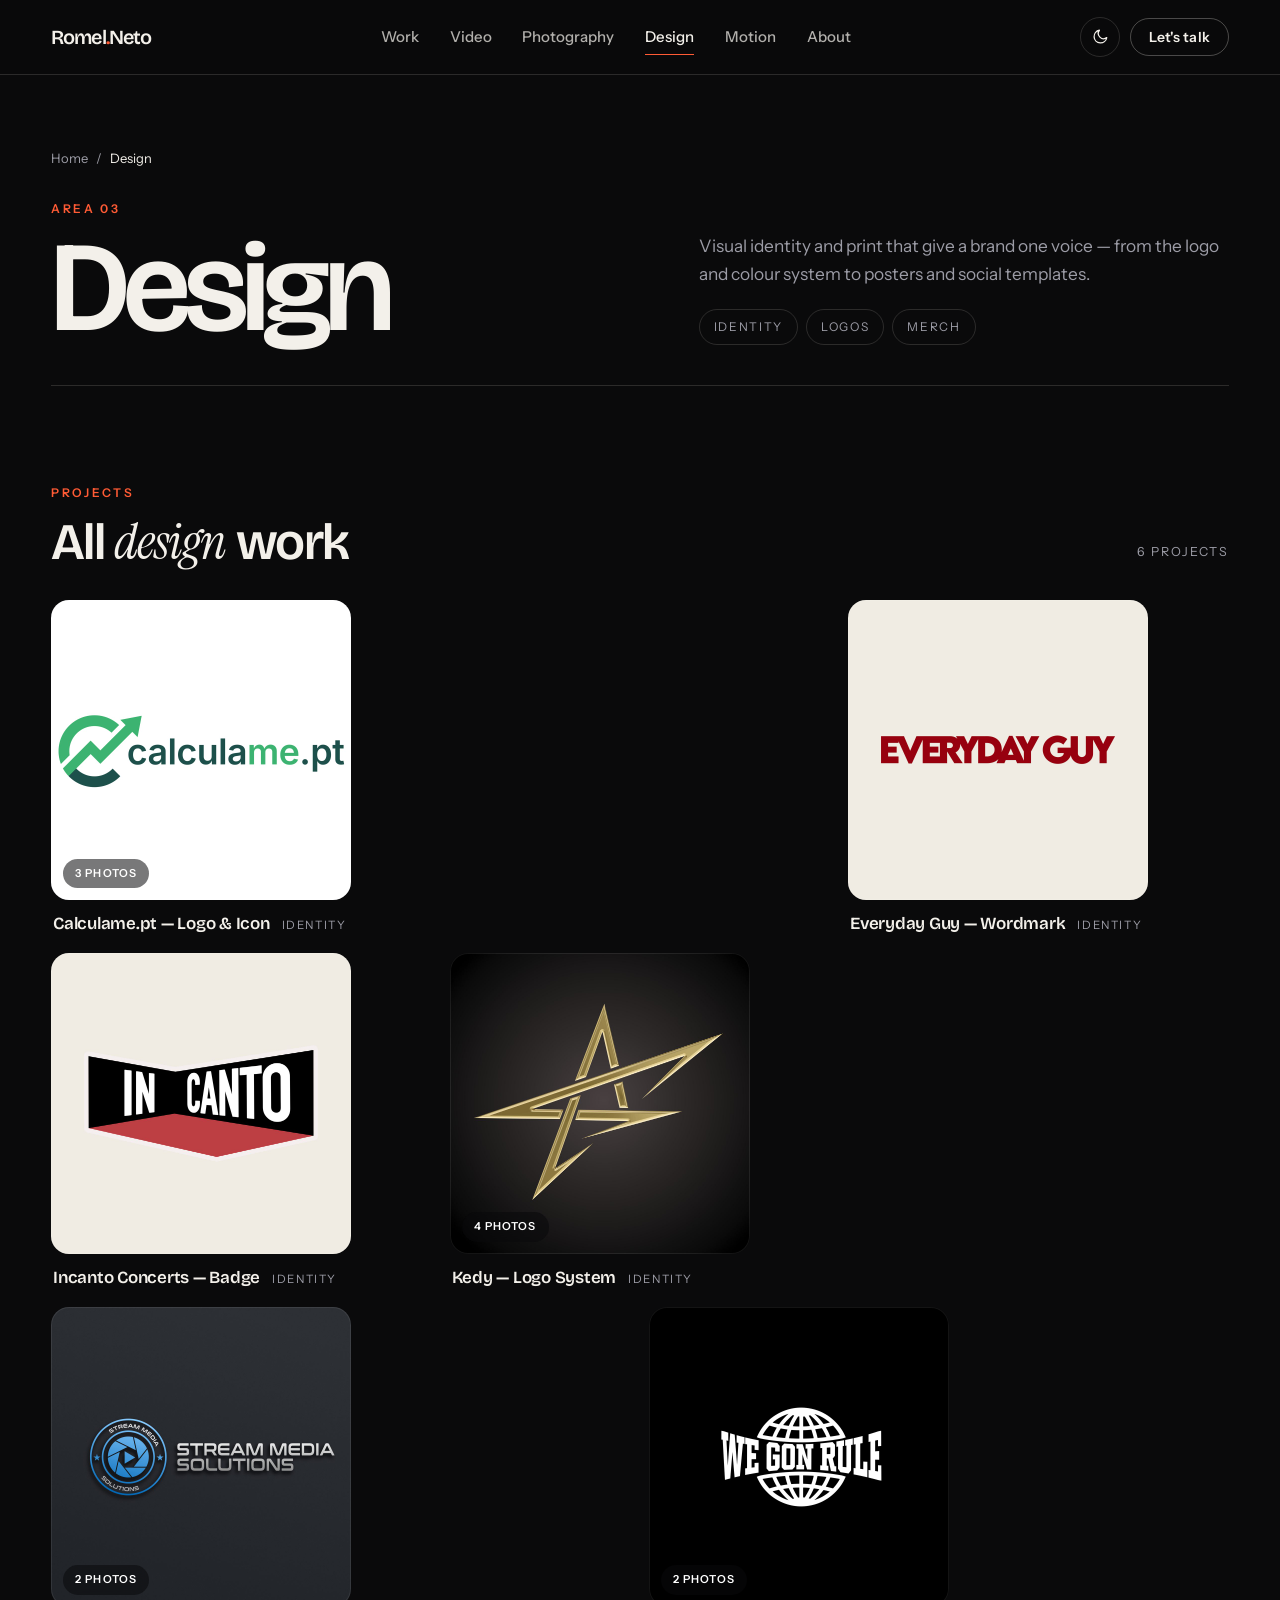
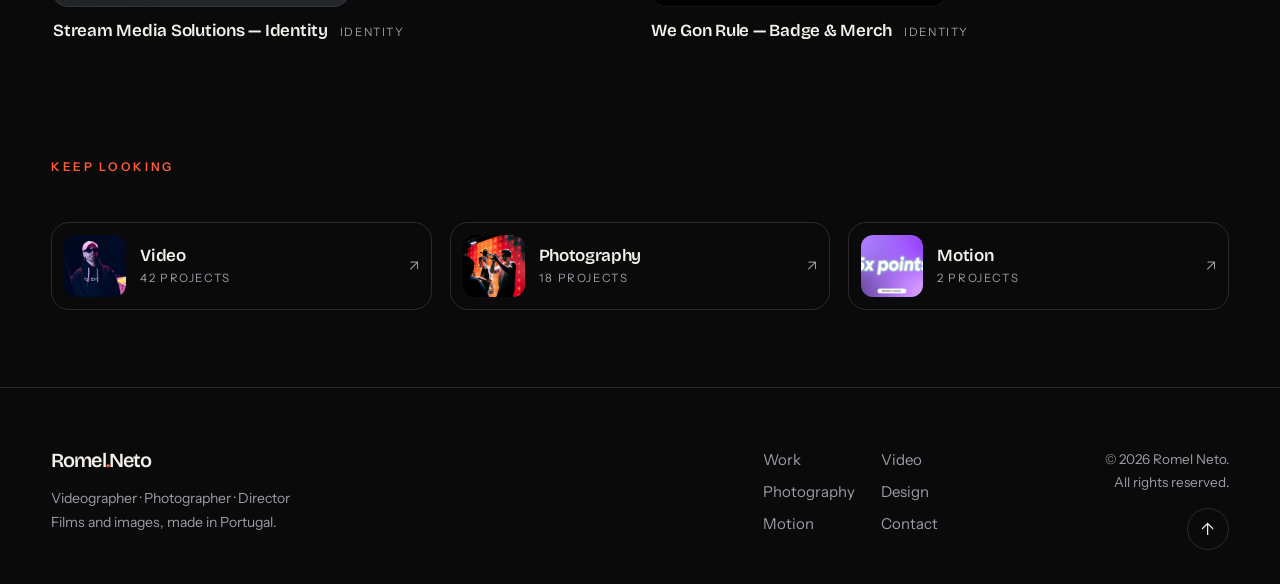
==== design.html @ f3e56a15 "Portfolio site: home, video, photography, design and motion - Static site with per-area pages and ph" ====
<!DOCTYPE html>
<html lang="en" data-theme="dark">
<head>
<meta charset="utf-8">
<meta name="viewport" content="width=device-width, initial-scale=1, viewport-fit=cover">
<title>Design — Identity & print — Romel Neto</title>
<meta name="description" content="Graphic design by Romel Neto: visual identity, posters and print that give a brand one consistent voice.">
<meta name="theme-color" content="#0a0a0b">
<meta property="og:type" content="website">
<meta property="og:title" content="Design — Identity & print — Romel Neto">
<meta property="og:description" content="Graphic design by Romel Neto: visual identity, posters and print that give a brand one consistent voice.">
<meta property="og:image" content="assets/images/design/identity-kedy/01.jpg">
<link rel="icon" href="data:image/svg+xml,%3Csvg xmlns='http://www.w3.org/2000/svg' viewBox='0 0 64 64'%3E%3Crect width='64' height='64' rx='14' fill='%230a0a0b'/%3E%3Ctext x='32' y='44' font-family='Helvetica,Arial' font-size='30' font-weight='700' fill='%23ff5b35' text-anchor='middle'%3ERN%3C/text%3E%3C/svg%3E">
<link rel="preconnect" href="https://fonts.googleapis.com">
<link rel="preconnect" href="https://fonts.gstatic.com" crossorigin>
<link rel="stylesheet" href="https://fonts.googleapis.com/css2?family=Bricolage+Grotesque:opsz,wght@12..96,400;12..96,500;12..96,600;12..96,700&family=Instrument+Sans:ital,wght@0,400;0,500;0,600;1,400&family=Instrument+Serif:ital@0;1&display=swap">
<link rel="stylesheet" href="assets/css/styles.css">
</head>
<body data-area="design">
<a class="skip" href="#work">Skip to projects</a>

<header class="head head--solid" id="head">
  <div class="shell head-inner">
    <a class="brand" href="index.html">Romel<span class="brand-dot">.</span>Neto</a>

    <nav class="nav" aria-label="Main navigation">
      <a href="index.html#work">Work</a>
      <a href="video.html">Video</a>
      <a href="photography.html">Photography</a>
      <a href="design.html" aria-current="page">Design</a>
      <a href="motion.html">Motion</a>
      <a href="index.html#about">About</a>
    </nav>

    <div class="head-actions">
      <button class="icon-btn" id="themeBtn" type="button" aria-label="Switch to light theme">
        <svg class="i-moon" viewBox="0 0 24 24" aria-hidden="true"><path d="M21 12.8A8.5 8.5 0 1 1 11.2 3a7 7 0 0 0 9.8 9.8Z"/></svg>
        <svg class="i-sun" viewBox="0 0 24 24" aria-hidden="true"><circle cx="12" cy="12" r="4.2"/><path d="M12 2v2.6M12 19.4V22M2 12h2.6M19.4 12H22M4.9 4.9l1.8 1.8M17.3 17.3l1.8 1.8M19.1 4.9l-1.8 1.8M6.7 17.3l-1.8 1.8"/></svg>
      </button>
      <a class="btn btn--ghost btn--sm head-cta" href="index.html#contact">Let's talk</a>
      <button class="burger" id="burger" type="button" aria-label="Open menu" aria-expanded="false" aria-controls="mobileNav">
        <span></span><span></span>
      </button>
    </div>
  </div>

  <div class="mobile-nav" id="mobileNav" hidden>
    <a href="index.html#work">Work</a>
    <a href="video.html">Video</a>
    <a href="photography.html">Photography</a>
    <a href="design.html">Design</a>
    <a href="motion.html">Motion</a>
    <a href="index.html#about">About</a>
    <a href="index.html#contact">Contact</a>
    <a class="mobile-mail" href="mailto:hello@romelneto.com">hello@romelneto.com</a>
  </div>
</header>

<main>
  <!-- ============ AREA HERO ============ -->
  <section class="area-hero" id="top">
    <div class="shell">
      <p class="crumbs"><a href="index.html">Home</a><span aria-hidden="true">/</span><span>Design</span></p>

      <div class="area-hero-grid">
        <div class="area-hero-main">
          <p class="kicker">Area 03</p>
          <h1 class="area-title">Design</h1>
        </div>
        <div class="area-hero-side reveal">
          <p class="area-intro">Visual identity and print that give a brand one voice — from the logo and colour system to posters and social templates.</p>
          <ul class="area-tags">
            <li>Identity</li>
            <li>Logos</li>
            <li>Merch</li>
          </ul>
        </div>
      </div>
    </div>
  </section>


  <!-- ============ PROJECTS ============ -->
  <section class="section" id="work">
    <div class="shell">
      <div class="work-head reveal">
        <div>
          <p class="kicker">Projects</p>
          <h2>All <span class="serif">design</span> work</h2>
        </div>
        <p class="work-count" id="workCount"></p>
      </div>

      <div class="filters reveal" id="areaFilters" role="group" aria-label="Filter projects by type"></div>
      <div class="work-grid" id="workGrid"></div>
      <p class="empty" id="emptyState" hidden>No projects in this filter yet — try another one.</p>
    </div>
  </section>

  <!-- ============ OTHER AREAS ============ -->
  <section class="area-next">
    <div class="shell">
      <div class="work-head">
        <div><p class="kicker">Keep looking</p></div>
      </div>
      <div class="area-next-grid" id="nextAreas"></div>
    </div>
  </section>
</main>

<footer class="foot">
  <div class="shell foot-inner">
    <div class="foot-brand">
      <a class="brand" href="index.html">Romel<span class="brand-dot">.</span>Neto</a>
      <p>Videographer · Photographer · Director<br>Films and images, made in Portugal.</p>
    </div>
    <nav class="foot-nav" aria-label="Footer">
      <a href="index.html#work">Work</a>
      <a href="video.html">Video</a>
      <a href="photography.html">Photography</a>
      <a href="design.html">Design</a>
      <a href="motion.html">Motion</a>
      <a href="index.html#contact">Contact</a>
    </nav>
    <div class="foot-meta">
      <p>© <span id="year">2026</span> Romel Neto.<br>All rights reserved.</p>
      <a class="to-top" href="#top" aria-label="Back to top">↑</a>
    </div>
  </div>
</footer>

<dialog class="lb" id="lightbox" aria-label="Project viewer">
  <div class="lb-bar">
    <span class="lb-count" id="lbCount"></span>
    <button class="lb-btn" type="button" id="lbClose" aria-label="Close">
      <svg viewBox="0 0 24 24" aria-hidden="true"><path d="M6 6l12 12M18 6 6 18"/></svg>
    </button>
  </div>
  <button class="lb-nav lb-prev" type="button" id="lbPrev" aria-label="Previous">
    <svg viewBox="0 0 24 24" aria-hidden="true"><path d="M15 5l-7 7 7 7"/></svg>
  </button>
  <button class="lb-nav lb-next" type="button" id="lbNext" aria-label="Next">
    <svg viewBox="0 0 24 24" aria-hidden="true"><path d="M9 5l7 7-7 7"/></svg>
  </button>
  <figure class="lb-figure">
    <div class="lb-media" id="lbMedia"></div>
    <figcaption class="lb-cap" id="lbCap"></figcaption>
  </figure>
</dialog>

<div class="toast" id="toast" role="status" aria-live="polite"></div>

<noscript><p class="noscript">This page uses JavaScript to display the gallery. Please enable it to see the work.</p></noscript>

<script src="assets/js/projects.js" defer></script>
<script src="assets/js/ui.js" defer></script>
<script src="assets/js/area.js" defer></script>
</body>
</html>
---- assets/css/styles.css ----
/* ==========================================================================
   Romel Neto — portfolio
   1. Tokens
   2. Base
   3. Buttons & links
   4. Header
   5. Hero
   6. Sections & headings
   7. Work grid + filters
   8. Reel band
   9. Services
   10. About
   11. Contact
   12. Footer
   13. Lightbox
   14. Motion / helpers
   ========================================================================== */

/* ---------- 1. Tokens ---------- */
:root {
  --shell: 1320px;
  --gap: clamp(10px, 1.4vw, 18px);
  --radius: 18px;
  --head-h: 74px;

  --bg: #0a0a0b;
  --bg-soft: #0f0f11;
  --panel: #17171a;
  --panel-2: #202025;
  --text: #f3f0ea;
  --muted: #9c9ca6;
  --line: rgba(243, 240, 234, .14);
  --line-strong: rgba(243, 240, 234, .28);
  --accent: #ff5b35;
  --accent-ink: #170b07;
  --on-media: #fff;

  --ease: cubic-bezier(.22, .7, .24, 1);
  --shadow: 0 40px 90px -50px rgba(0, 0, 0, .9);

  --font-display: "Bricolage Grotesque", "Instrument Sans", system-ui, sans-serif;
  --font-body: "Instrument Sans", system-ui, -apple-system, sans-serif;
  --font-serif: "Instrument Serif", Georgia, serif;
}

html[data-theme="light"] {
  --bg: #f4f1ea;
  --bg-soft: #ebe7de;
  --panel: #e3ded4;
  --panel-2: #d8d2c7;
  --text: #101013;
  --muted: #5b5b64;
  --line: rgba(16, 16, 19, .15);
  --line-strong: rgba(16, 16, 19, .32);
  --accent: #e8451f;
  --accent-ink: #fff;
  --shadow: 0 40px 90px -55px rgba(30, 20, 10, .55);
}

/* ---------- 2. Base ---------- */
*, *::before, *::after { box-sizing: border-box; }

html {
  scroll-behavior: smooth;
  scroll-padding-top: calc(var(--head-h) + 16px);
  -webkit-text-size-adjust: 100%;
}

body {
  margin: 0;
  background: var(--bg);
  color: var(--text);
  font: 400 17px/1.6 var(--font-body);
  -webkit-font-smoothing: antialiased;
  overflow-x: hidden;
}

h1, h2, h3, h4 {
  font-family: var(--font-display);
  font-weight: 600;
  letter-spacing: -.035em;
  line-height: 1.02;
  margin: 0;
}

p { margin: 0 0 1em; }
img, video { display: block; max-width: 100%; }
ul { margin: 0; padding: 0; list-style: none; }
a { color: inherit; }
button { font: inherit; color: inherit; }

.serif {
  font-family: var(--font-serif);
  font-style: italic;
  font-weight: 400;
  letter-spacing: -.02em;
}

.shell {
  width: 100%;
  max-width: var(--shell);
  margin-inline: auto;
  padding-inline: clamp(18px, 4vw, 56px);
}

.skip {
  position: fixed;
  top: 8px;
  left: 8px;
  z-index: 100;
  padding: 10px 16px;
  border-radius: 999px;
  background: var(--accent);
  color: var(--accent-ink);
  font-weight: 600;
  text-decoration: none;
  transform: translateY(-160%);
  transition: transform .2s var(--ease);
}
.skip:focus-visible { transform: translateY(0); }

:focus-visible {
  outline: 2px solid var(--accent);
  outline-offset: 3px;
  border-radius: 4px;
}

/* ---------- 3. Buttons & links ---------- */
.btn {
  --btn-bg: transparent;
  display: inline-flex;
  align-items: center;
  justify-content: center;
  gap: 10px;
  padding: 15px 26px;
  border: 1px solid transparent;
  border-radius: 999px;
  background: var(--btn-bg);
  color: inherit;
  font: 600 15.5px/1 var(--font-body);
  letter-spacing: .01em;
  text-decoration: none;
  cursor: pointer;
  transition: transform .35s var(--ease), background-color .3s, border-color .3s, color .3s;
  white-space: nowrap;
}
.btn svg { width: 17px; height: 17px; fill: currentColor; flex: none; }
.btn:hover { transform: translateY(-2px); }
.btn:active { transform: translateY(0); }

.btn--primary { background: var(--accent); color: var(--accent-ink); }
.btn--primary:hover { background: color-mix(in srgb, var(--accent) 88%, #fff); }

.btn--ghost { border-color: var(--line-strong); }
.btn--ghost:hover { border-color: var(--text); }

.btn--glass {
  border-color: rgba(255, 255, 255, .55);
  color: #fff;
  backdrop-filter: blur(6px);
  background: rgba(255, 255, 255, .07);
}
.btn--glass:hover { background: rgba(255, 255, 255, .16); }

.btn--sm { padding: 11px 18px; font-size: 14px; }
.btn--block { width: 100%; }

.icon-btn {
  display: grid;
  place-items: center;
  width: 40px;
  height: 40px;
  border: 1px solid var(--line);
  border-radius: 50%;
  background: none;
  cursor: pointer;
  transition: border-color .25s, transform .25s var(--ease);
}
.icon-btn:hover { border-color: var(--text); transform: rotate(-12deg); }
.icon-btn svg {
  width: 18px;
  height: 18px;
  fill: none;
  stroke: currentColor;
  stroke-width: 1.7;
  stroke-linecap: round;
  stroke-linejoin: round;
}
.i-sun { display: none; }
html[data-theme="light"] .i-sun { display: block; }
html[data-theme="light"] .i-moon { display: none; }

.link-arrow {
  display: inline-flex;
  gap: 8px;
  align-items: center;
  font-weight: 600;
  text-decoration: none;
  border-bottom: 1px solid var(--line-strong);
  padding-bottom: 2px;
  transition: gap .25s var(--ease), border-color .25s;
}
.link-arrow:hover { gap: 14px; border-color: var(--text); }

/* ---------- 4. Header ---------- */
.head {
  position: fixed;
  inset: 0 0 auto 0;
  z-index: 40;
  padding-top: env(safe-area-inset-top, 0px);
  transition: background-color .35s, backdrop-filter .35s, border-color .35s;
  border-bottom: 1px solid transparent;
}
.head.is-scrolled {
  background: color-mix(in srgb, var(--bg) 86%, transparent);
  backdrop-filter: blur(14px) saturate(1.2);
  border-bottom-color: var(--line);
}
.head-inner {
  display: flex;
  align-items: center;
  justify-content: space-between;
  gap: 24px;
  height: var(--head-h);
}

.brand {
  font: 600 20px/1 var(--font-display);
  letter-spacing: -.045em;
  text-decoration: none;
  white-space: nowrap;
}
.brand-dot { color: var(--accent); }

.nav { display: flex; gap: clamp(14px, 2.4vw, 34px); }
.nav a {
  position: relative;
  font-size: 15px;
  font-weight: 500;
  text-decoration: none;
  padding: 6px 0;
  color: color-mix(in srgb, var(--text) 72%, transparent);
  transition: color .25s;
}
.nav a::after {
  content: "";
  position: absolute;
  left: 0;
  right: 0;
  bottom: 0;
  height: 1px;
  background: var(--accent);
  transform: scaleX(0);
  transform-origin: left;
  transition: transform .35s var(--ease);
}
.nav a:hover,
.nav a.is-current,
.nav a[aria-current="page"] { color: var(--text); }
.nav a:hover::after,
.nav a.is-current::after,
.nav a[aria-current="page"]::after { transform: scaleX(1); }

.head-actions { display: flex; align-items: center; gap: 10px; }

.burger {
  display: none;
  width: 42px;
  height: 42px;
  border: 1px solid var(--line);
  border-radius: 50%;
  background: none;
  cursor: pointer;
  padding: 0;
  position: relative;
}
.burger span {
  position: absolute;
  left: 50%;
  width: 17px;
  height: 1.5px;
  background: currentColor;
  transform: translateX(-50%);
  transition: transform .3s var(--ease), opacity .2s;
}
.burger span:first-child { top: 17px; }
.burger span:last-child { top: 23px; }
.burger[aria-expanded="true"] span:first-child { transform: translateX(-50%) translateY(3px) rotate(45deg); }
.burger[aria-expanded="true"] span:last-child { transform: translateX(-50%) translateY(-3px) rotate(-45deg); }

.mobile-nav {
  display: grid;
  gap: 2px;
  padding: 10px clamp(18px, 4vw, 56px) 26px;
  background: var(--bg);
  border-bottom: 1px solid var(--line);
}
.mobile-nav[hidden] { display: none; }
.mobile-nav a {
  font: 600 30px/1.25 var(--font-display);
  letter-spacing: -.03em;
  text-decoration: none;
  padding: 10px 0;
  border-bottom: 1px solid var(--line);
}
.mobile-nav .mobile-mail {
  font: 500 15px var(--font-body);
  color: var(--muted);
  border: 0;
  padding-top: 18px;
}

/* ---------- 5. Hero ---------- */
.hero {
  position: relative;
  min-height: 100svh;
  display: flex;
  flex-direction: column;
  justify-content: flex-end;
  padding-top: calc(var(--head-h) + 40px);
  overflow: hidden;
  color: #fff;
  isolation: isolate;
}

.hero-media { position: absolute; inset: 0; z-index: -2; background: #0b0b0d; }
.hero-media img,
.hero-media video {
  position: absolute;
  inset: 0;
  width: 100%;
  height: 100%;
  object-fit: cover;
}
.hero-media img { animation: heroZoom 26s ease-in-out infinite alternate; }
.hero-media video { opacity: 0; transition: opacity .9s ease; }
.hero-media video.is-playing { opacity: 1; }
.hero-scrim {
  position: absolute;
  inset: 0;
  background:
    linear-gradient(to top, rgba(6, 6, 8, .94) 0%, rgba(6, 6, 8, .55) 34%, rgba(6, 6, 8, .12) 66%, rgba(6, 6, 8, .5) 100%),
    radial-gradient(120% 80% at 15% 100%, rgba(255, 91, 53, .18), transparent 60%);
}

.hero-inner { position: relative; padding-bottom: clamp(24px, 4vw, 56px); }

.eyebrow {
  display: inline-flex;
  align-items: center;
  gap: 10px;
  margin: 0 0 clamp(14px, 2vw, 22px);
  font-size: 12.5px;
  font-weight: 500;
  letter-spacing: .16em;
  text-transform: uppercase;
  color: rgba(255, 255, 255, .78);
}
.pulse {
  width: 7px;
  height: 7px;
  border-radius: 50%;
  background: #46e08b;
  box-shadow: 0 0 0 0 rgba(70, 224, 139, .55);
  animation: pulse 2.6s infinite;
}

.hero-title {
  display: flex;
  flex-wrap: wrap;
  align-items: baseline;
  gap: 0 .22em;
  font-size: clamp(58px, 13.2vw, 178px);
  font-weight: 600;
  line-height: .86;
  letter-spacing: -.055em;
  margin: 0 0 clamp(16px, 2.4vw, 28px);
  text-wrap: balance;
}
.hero-title .serif { color: #fff; }
.hero-line { display: inline-block; animation: riseIn .9s var(--ease) both; }
.hero-line.serif { animation-delay: .08s; }

.roles {
  display: flex;
  flex-wrap: wrap;
  align-items: center;
  gap: 6px 13px;
  margin: 0 0 clamp(14px, 2vw, 22px);
  font-size: 12px;
  font-weight: 500;
  letter-spacing: .2em;
  text-transform: uppercase;
  color: rgba(255, 255, 255, .82);
}
.roles span { white-space: nowrap; }
.roles span + span::before {
  content: "·";
  color: var(--accent);
  letter-spacing: 0;
  margin-right: 13px;
}

.hero-lead {
  max-width: 46ch;
  margin: 0 0 clamp(22px, 3vw, 34px);
  font-size: clamp(16px, 1.5vw, 20px);
  color: rgba(255, 255, 255, .82);
  text-wrap: pretty;
}

.hero-cta { display: flex; flex-wrap: wrap; gap: 12px; }

.hero-foot {
  position: relative;
  display: flex;
  align-items: center;
  justify-content: space-between;
  gap: 16px;
  padding-bottom: calc(18px + env(safe-area-inset-bottom, 0px));
  font-size: 11.5px;
  letter-spacing: .18em;
  text-transform: uppercase;
  color: rgba(255, 255, 255, .6);
}
.hero-foot > span:last-child { text-align: right; }

.scroll-cue { display: inline-flex; align-items: center; gap: 10px; text-decoration: none; }
.scroll-cue i {
  width: 44px;
  height: 1px;
  background: rgba(255, 255, 255, .4);
  position: relative;
  overflow: hidden;
}
.scroll-cue i::after {
  content: "";
  position: absolute;
  inset: 0;
  background: #fff;
  transform: translateX(-100%);
  animation: cue 2.6s var(--ease) infinite;
}

/* ---------- 6. Sections & headings ---------- */
.section { padding: clamp(64px, 9vw, 132px) 0; }
.section--tight { padding-top: clamp(24px, 4vw, 48px); }

.sec-head { max-width: 760px; margin-bottom: clamp(28px, 4vw, 48px); }

.kicker {
  margin: 0 0 14px;
  font-size: 12px;
  font-weight: 600;
  letter-spacing: .22em;
  text-transform: uppercase;
  color: var(--accent);
}

h2 {
  font-size: clamp(34px, 5.4vw, 68px);
  margin: 0 0 16px;
  text-wrap: balance;
}

.sec-lead,
.lead {
  max-width: 58ch;
  margin: 0;
  color: var(--muted);
  font-size: clamp(16px, 1.35vw, 18.5px);
  text-wrap: pretty;
}

/* ---------- 7. Work ---------- */
.filters {
  display: flex;
  flex-wrap: wrap;
  gap: 8px;
  margin-bottom: clamp(20px, 3vw, 34px);
}
.filter {
  padding: 10px 18px;
  border: 1px solid var(--line);
  border-radius: 999px;
  background: none;
  font-size: 14px;
  font-weight: 500;
  cursor: pointer;
  color: var(--muted);
  transition: color .25s, border-color .25s, background-color .25s, transform .25s var(--ease);
}
.filter:hover { color: var(--text); border-color: var(--line-strong); transform: translateY(-1px); }
.filter.is-active {
  background: var(--text);
  border-color: var(--text);
  color: var(--bg);
}

.featured-slot:not(:empty) { margin-bottom: var(--gap); }

.featured {
  position: relative;
  display: block;
  width: 100%;
  padding: 0;
  border: 0;
  border-radius: calc(var(--radius) + 8px);
  overflow: hidden;
  background: var(--panel);
  color: #fff;
  text-align: left;
  cursor: pointer;
  box-shadow: var(--shadow);
}
.featured img {
  width: 100%;
  aspect-ratio: 16 / 9;
  object-fit: cover;
  transition: transform 1.1s var(--ease), filter .5s;
}
.featured:hover img { transform: scale(1.035); }
.featured::after {
  content: "";
  position: absolute;
  inset: 0;
  background: linear-gradient(to top, rgba(0, 0, 0, .78) 0%, rgba(0, 0, 0, .1) 45%, transparent 70%);
  pointer-events: none;
}
.featured-meta {
  position: absolute;
  inset: auto 0 0 0;
  z-index: 2;
  display: flex;
  align-items: flex-end;
  justify-content: space-between;
  gap: 20px;
  padding: clamp(18px, 3vw, 38px);
}
.featured-text { display: grid; gap: 8px; }
.featured-title {
  display: block;
  font: 600 clamp(22px, 3vw, 42px)/1.02 var(--font-display);
  letter-spacing: -.035em;
  text-wrap: balance;
}
.featured-role {
  display: block;
  font-size: 13px;
  letter-spacing: .14em;
  text-transform: uppercase;
  color: rgba(255, 255, 255, .72);
}
.featured-tag {
  display: inline-flex;
  align-items: center;
  gap: 9px;
  padding: 10px 18px;
  border: 1px solid rgba(255, 255, 255, .5);
  border-radius: 999px;
  font-size: 13px;
  font-weight: 600;
  backdrop-filter: blur(8px);
  background: rgba(10, 10, 12, .25);
  white-space: nowrap;
  transition: background-color .3s, color .3s, border-color .3s;
}
.featured:hover .featured-tag { background: #fff; color: #111; border-color: #fff; }

.work-grid {
  display: grid;
  grid-template-columns: repeat(6, 1fr);
  grid-auto-rows: clamp(104px, 12.4vw, 184px);
  grid-auto-flow: dense;
  gap: var(--gap);
}

.card {
  grid-column: span 2;
  grid-row: span 2;
  display: flex;
  flex-direction: column;
  min-width: 0;
  margin: 0;
  padding: 0;
  border: 0;
  background: none;
  color: inherit;
  text-align: left;
  cursor: pointer;
}
.card.s-wide { grid-column: span 4; }
.card.s-half { grid-column: span 3; }
.card.s-full { grid-column: span 6; }

.card-media {
  position: relative;
  flex: 1 1 auto;
  min-height: 0;
  border-radius: var(--radius);
  overflow: hidden;
  background: var(--panel);
}
.card-media img {
  width: 100%;
  height: 100%;
  object-fit: cover;
  object-position: 50% 30%;
  transition: transform .9s var(--ease), filter .4s;
}
.card-media::after {
  content: "";
  position: absolute;
  inset: 0;
  box-shadow: inset 0 0 0 1px rgba(255, 255, 255, .08);
  border-radius: inherit;
  pointer-events: none;
}
.card:hover .card-media img { transform: scale(1.05); }

.play-badge {
  position: absolute;
  left: 50%;
  top: 50%;
  translate: -50% -50%;
  display: grid;
  place-items: center;
  width: 56px;
  height: 56px;
  border-radius: 50%;
  background: rgba(255, 255, 255, .92);
  box-shadow: 0 10px 30px -12px rgba(0, 0, 0, .6);
  transition: transform .35s var(--ease), background-color .3s;
}
.play-badge i {
  display: block;
  width: 0;
  height: 0;
  border-left: 14px solid #111;
  border-top: 9px solid transparent;
  border-bottom: 9px solid transparent;
  margin-left: 4px;
}
.card:hover .play-badge { transform: scale(1.12); }
.play-badge--lg { width: 84px; height: 84px; }
.play-badge--lg i { border-left-width: 22px; border-top-width: 14px; border-bottom-width: 14px; margin-left: 6px; }

.card-cap {
  display: flex;
  flex-wrap: wrap;
  align-items: baseline;
  justify-content: space-between;
  gap: 2px 12px;
  padding: 13px 2px 0;
}
.card-title {
  min-width: 0;
  font: 600 17px/1.3 var(--font-display);
  letter-spacing: -.015em;
  text-wrap: pretty;
}
.card-meta {
  flex: none;
  margin-left: auto;
  font-size: 11.5px;
  letter-spacing: .14em;
  text-transform: uppercase;
  color: var(--muted);
  white-space: nowrap;
}

.card.is-hidden { display: none; }

.empty { color: var(--muted); padding: 40px 0; }

/* ---------- 8. Reel band ---------- */
.reel-band {
  padding: clamp(48px, 7vw, 104px) 0;
  background: var(--bg-soft);
  border-block: 1px solid var(--line);
}
.reel-head { margin-bottom: clamp(24px, 3.5vw, 40px); }
.reel-head h2 { margin-bottom: 0; max-width: 18ch; }

.reel-card {
  position: relative;
  display: block;
  width: 100%;
  padding: 0;
  border: 0;
  border-radius: calc(var(--radius) + 8px);
  overflow: hidden;
  background: var(--panel);
  color: #fff;
  cursor: pointer;
  box-shadow: var(--shadow);
}
.reel-card img {
  width: 100%;
  aspect-ratio: 16 / 7.4;
  object-fit: cover;
  transition: transform 1.2s var(--ease), filter .4s;
}
.reel-card:hover img { transform: scale(1.03); }
.reel-card::after {
  content: "";
  position: absolute;
  inset: 0;
  background: radial-gradient(70% 120% at 50% 50%, rgba(0, 0, 0, .25), rgba(0, 0, 0, .6));
  pointer-events: none;
}
.reel-meta {
  position: absolute;
  left: 0;
  right: 0;
  bottom: 0;
  z-index: 2;
  display: flex;
  align-items: flex-end;
  justify-content: space-between;
  gap: 16px;
  padding: clamp(18px, 3vw, 34px);
  text-align: left;
}
.reel-meta b { font: 600 clamp(20px, 2.4vw, 32px)/1.1 var(--font-display); letter-spacing: -.03em; }
.reel-meta small {
  font-size: 12px;
  letter-spacing: .16em;
  text-transform: uppercase;
  color: rgba(255, 255, 255, .7);
  text-align: right;
}

/* ---------- 9. Services ---------- */
.services {
  display: grid;
  grid-template-columns: repeat(4, 1fr);
  gap: 0;
  border-top: 1px solid var(--line);
}
.service {
  padding: clamp(20px, 2.4vw, 32px) clamp(14px, 1.6vw, 24px) clamp(28px, 3vw, 40px);
  border-bottom: 1px solid var(--line);
  border-right: 1px solid var(--line);
  transition: background-color .35s;
}
.service:nth-child(4n) { border-right: 0; }
.service:hover { background: var(--panel); }
.service .num {
  display: block;
  font-size: 11.5px;
  letter-spacing: .2em;
  color: var(--accent);
  margin-bottom: clamp(28px, 4vw, 52px);
}
.service h3 { font-size: clamp(19px, 1.8vw, 24px); margin-bottom: 10px; }
.service p { margin: 0; font-size: 14.5px; color: var(--muted); text-wrap: pretty; }

/* ---------- 10. About ---------- */
.about {
  display: grid;
  grid-template-columns: .85fr 1fr;
  gap: clamp(30px, 6vw, 90px);
  align-items: center;
}
.about-media {
  position: relative;
  border-radius: calc(var(--radius) + 8px);
  overflow: hidden;
  background: var(--panel);
}
.about-media img { width: 100%; aspect-ratio: 4 / 5; object-fit: cover; }
.about-tag {
  position: absolute;
  left: 16px;
  bottom: 16px;
  padding: 8px 14px;
  border-radius: 999px;
  background: rgba(10, 10, 12, .55);
  backdrop-filter: blur(10px);
  color: #fff;
  font-size: 11.5px;
  letter-spacing: .16em;
  text-transform: uppercase;
}
.about-text h2 { margin-bottom: 20px; }
.about-text p { color: var(--muted); max-width: 54ch; }
.about-text .lead { color: var(--text); font-size: clamp(17px, 1.6vw, 21px); margin-bottom: 1.1em; }
.facts {
  display: grid;
  grid-template-columns: repeat(4, auto);
  gap: 18px;
  margin: clamp(24px, 3vw, 36px) 0;
  padding-top: 22px;
  border-top: 1px solid var(--line);
  justify-content: start;
}
.facts div { min-width: 84px; }
.facts dt {
  font-size: 11px;
  letter-spacing: .16em;
  text-transform: uppercase;
  color: var(--muted);
  margin-bottom: 4px;
}
.facts dd { margin: 0; font: 600 21px/1 var(--font-display); letter-spacing: -.03em; }

.about-cta { display: flex; align-items: center; gap: 22px; flex-wrap: wrap; }

/* ---------- 11. Contact ---------- */
.contact {
  display: grid;
  grid-template-columns: 1.05fr .95fr;
  gap: clamp(30px, 5vw, 72px);
  padding: clamp(26px, 4vw, 54px);
  border: 1px solid var(--line);
  border-radius: calc(var(--radius) + 12px);
  background: var(--bg-soft);
}
.contact-intro h2 { margin-bottom: 18px; }
.contact-intro .lead { margin-bottom: 28px; }

.direct { display: grid; gap: 2px; margin-bottom: 24px; }
.direct-item {
  display: flex;
  flex-wrap: wrap;
  align-items: baseline;
  gap: 6px 16px;
  padding: 14px 0;
  border-top: 1px solid var(--line);
  text-decoration: none;
  transition: color .25s;
}
.direct-item:last-child { border-bottom: 1px solid var(--line); }
.direct-item span {
  min-width: 128px;
  font-size: 11.5px;
  letter-spacing: .16em;
  text-transform: uppercase;
  color: var(--muted);
}
.direct-item b {
  font: 600 clamp(17px, 2vw, 24px)/1.2 var(--font-display);
  letter-spacing: -.02em;
  transition: color .25s;
}
.direct-item:hover b { color: var(--accent); }

.socials { display: flex; flex-wrap: wrap; gap: 8px; }
.socials a {
  display: inline-block;
  padding: 9px 16px;
  border: 1px solid var(--line);
  border-radius: 999px;
  font-size: 13.5px;
  font-weight: 500;
  text-decoration: none;
  transition: border-color .25s, color .25s, background-color .25s;
}
.socials a:hover { border-color: var(--text); }

.form { display: grid; gap: 14px; align-content: start; }
.field { display: grid; gap: 7px; }
.field span {
  font-size: 11.5px;
  letter-spacing: .16em;
  text-transform: uppercase;
  color: var(--muted);
}
.field input,
.field select,
.field textarea {
  width: 100%;
  padding: 13px 15px;
  border: 1px solid var(--line);
  border-radius: 12px;
  background: var(--bg);
  color: var(--text);
  font: 400 15.5px var(--font-body);
  transition: border-color .25s, background-color .25s;
}
.field textarea { resize: vertical; min-height: 110px; }
.field input::placeholder,
.field textarea::placeholder { color: color-mix(in srgb, var(--muted) 70%, transparent); }
.field input:focus,
.field select:focus,
.field textarea:focus {
  outline: none;
  border-color: var(--accent);
  background: var(--panel);
}
.form .btn { margin-top: 6px; }
.form-note { margin: 0; font-size: 12.5px; color: var(--muted); text-align: center; }

/* ---------- 12. Footer ---------- */
.foot {
  border-top: 1px solid var(--line);
  padding: clamp(36px, 5vw, 60px) 0 clamp(24px, 3vw, 34px);
}
.foot-inner {
  display: grid;
  grid-template-columns: 1.2fr 1fr auto;
  gap: 28px;
  align-items: start;
}
.foot-brand p { margin: 12px 0 0; color: var(--muted); font-size: 14px; line-height: 1.7; }
.foot-nav { display: grid; gap: 8px; justify-content: center; }
.foot-nav a { text-decoration: none; font-size: 15px; color: var(--muted); transition: color .2s; }
.foot-nav a:hover { color: var(--text); }
.foot-meta { text-align: right; display: grid; gap: 14px; justify-items: end; }
.foot-meta p { margin: 0; color: var(--muted); font-size: 13.5px; line-height: 1.7; }
.to-top {
  display: grid;
  place-items: center;
  width: 42px;
  height: 42px;
  border: 1px solid var(--line);
  border-radius: 50%;
  text-decoration: none;
  transition: border-color .25s, transform .25s var(--ease);
}
.to-top:hover { border-color: var(--text); transform: translateY(-3px); }

/* ---------- 13. Lightbox ---------- */
.lb {
  inset: 0;
  padding: 0;
  border: 0;
  background: transparent;
  color: #fff;
  width: 100%;
  max-width: none;
  height: 100%;
  max-height: none;
  margin: 0;
}
.lb::backdrop {
  background: rgba(6, 6, 8, .92);
  backdrop-filter: blur(8px);
}
.lb[open] { display: grid; grid-template-rows: auto 1fr; }

.lb-bar {
  display: flex;
  align-items: center;
  justify-content: space-between;
  gap: 16px;
  padding: 16px clamp(16px, 4vw, 44px);
}
.lb-count { font-size: 12px; letter-spacing: .18em; text-transform: uppercase; color: rgba(255, 255, 255, .6); }
.lb-btn {
  display: grid;
  place-items: center;
  width: 44px;
  height: 44px;
  border: 1px solid rgba(255, 255, 255, .25);
  border-radius: 50%;
  background: none;
  cursor: pointer;
  transition: border-color .25s, transform .25s var(--ease);
}
.lb-btn:hover { border-color: #fff; transform: rotate(90deg); }
.lb-btn svg,
.lb-nav svg {
  width: 20px;
  height: 20px;
  fill: none;
  stroke: currentColor;
  stroke-width: 1.6;
  stroke-linecap: round;
}

.lb-nav {
  position: absolute;
  top: 50%;
  translate: 0 -50%;
  z-index: 3;
  display: grid;
  place-items: center;
  width: 52px;
  height: 52px;
  border: 1px solid rgba(255, 255, 255, .22);
  border-radius: 50%;
  background: rgba(12, 12, 14, .5);
  backdrop-filter: blur(8px);
  color: #fff;
  cursor: pointer;
  transition: background-color .25s, border-color .25s;
}
.lb-nav:hover { background: rgba(255, 255, 255, .18); border-color: #fff; }
.lb-nav[hidden] { display: none; }
.lb-prev { left: clamp(10px, 2vw, 26px); }
.lb-next { right: clamp(10px, 2vw, 26px); }

.lb-figure {
  position: relative;
  margin: 0;
  display: flex;
  flex-direction: column;
  align-items: center;
  justify-content: center;
  gap: 16px;
  padding: 0 clamp(16px, 6vw, 90px) clamp(20px, 4vw, 40px);
  min-height: 0;
}
.lb-media {
  max-width: min(1200px, 100%);
  display: flex;
  justify-content: center;
  min-height: 0;
}
.lb-media img,
.lb-media video {
  max-width: 100%;
  max-height: calc(100svh - 200px);
  width: auto;
  border-radius: 10px;
  object-fit: contain;
  background: #000;
}
.lb-media iframe {
  width: min(1100px, 92vw);
  aspect-ratio: 16 / 9;
  border: 0;
  border-radius: 10px;
}
.lb-cap { text-align: center; max-width: 70ch; }
.lb-cap h3 { font-size: clamp(20px, 2.4vw, 30px); margin-bottom: 6px; }
.lb-cap p {
  margin: 0;
  font-size: 13px;
  letter-spacing: .14em;
  text-transform: uppercase;
  color: rgba(255, 255, 255, .62);
}
.lb-cap .lb-missing {
  margin-top: 8px;
  text-transform: none;
  letter-spacing: 0;
  font-size: 12.5px;
  color: rgba(255, 255, 255, .45);
}

/* ---------- 13b. Empty media fallback ---------- */
.card-media.is-empty,
.about-media.is-empty,
.reel-card.is-empty {
  background:
    radial-gradient(120% 120% at 20% 10%, color-mix(in srgb, var(--accent) 34%, transparent), transparent 60%),
    linear-gradient(150deg, var(--panel-2), var(--panel));
}
.featured.is-empty { background: linear-gradient(150deg, var(--panel-2), var(--panel)); }
.featured.is-empty { aspect-ratio: 16 / 9; }

/* ---------- 14. Motion / helpers ---------- */
body.lb-open { overflow: hidden; }
.reveal {
  opacity: 0;
  transform: translateY(22px);
  transition: opacity .8s var(--ease), transform .8s var(--ease);
  transition-delay: var(--d, 0s);
}
.reveal.is-in { opacity: 1; transform: none; }

.toast {
  position: fixed;
  left: 50%;
  bottom: calc(22px + env(safe-area-inset-bottom, 0px));
  translate: -50% 0;
  z-index: 90;
  max-width: 90vw;
  padding: 12px 20px;
  border-radius: 999px;
  background: var(--text);
  color: var(--bg);
  font-size: 14px;
  font-weight: 500;
  opacity: 0;
  pointer-events: none;
  transition: opacity .25s, translate .3s var(--ease);
}
.toast.is-on { opacity: 1; translate: -50% -6px; }

.noscript { padding: 20px; text-align: center; }

@keyframes heroZoom {
  from { transform: scale(1.02); }
  to { transform: scale(1.12); }
}
@keyframes pulse {
  0% { box-shadow: 0 0 0 0 rgba(70, 224, 139, .5); }
  70% { box-shadow: 0 0 0 9px rgba(70, 224, 139, 0); }
  100% { box-shadow: 0 0 0 0 rgba(70, 224, 139, 0); }
}
@keyframes riseIn {
  from { opacity: 0; transform: translateY(38px); }
}
@keyframes cue {
  0% { transform: translateX(-100%); }
  55%, 100% { transform: translateX(100%); }
}

/* ---------- 15. Area pages ---------- */
.head--solid {
  background: color-mix(in srgb, var(--bg) 92%, transparent);
  backdrop-filter: blur(14px) saturate(1.2);
  border-bottom-color: var(--line);
}

.crumbs {
  display: flex;
  gap: 8px;
  align-items: center;
  margin: 0 0 clamp(18px, 3vw, 30px);
  font-size: 13px;
  color: var(--muted);
}
.crumbs a { text-decoration: none; transition: color .2s; }
.crumbs a:hover { color: var(--text); }
.crumbs span:last-child { color: var(--text); }

.area-hero {
  padding: calc(var(--head-h) + clamp(38px, 6vw, 74px)) 0 clamp(26px, 4vw, 46px);
}
.area-hero-grid {
  display: grid;
  grid-template-columns: 1.1fr 1fr;
  gap: clamp(24px, 5vw, 64px);
  align-items: end;
  padding-bottom: clamp(24px, 4vw, 40px);
  border-bottom: 1px solid var(--line);
}
.area-title {
  font-size: clamp(52px, 10vw, 132px);
  line-height: .88;
  letter-spacing: -.055em;
  text-wrap: balance;
}
.area-hero-side { max-width: 52ch; }
.area-intro {
  margin: 0 0 clamp(16px, 2vw, 22px);
  color: var(--muted);
  font-size: clamp(16px, 1.35vw, 19px);
  text-wrap: pretty;
}
.area-tags {
  display: flex;
  flex-wrap: wrap;
  gap: 8px;
}
.area-tags li {
  padding: 7px 14px;
  border: 1px solid var(--line);
  border-radius: 999px;
  font-size: 12px;
  letter-spacing: .14em;
  text-transform: uppercase;
  color: var(--muted);
}

.section--flush { padding-top: clamp(34px, 5vw, 62px); }

.work-head {
  display: flex;
  flex-wrap: wrap;
  align-items: flex-end;
  justify-content: space-between;
  gap: 12px 24px;
  margin-bottom: clamp(20px, 3vw, 32px);
}
.work-head h2 { margin: 0; font-size: clamp(28px, 4vw, 52px); }
.work-count {
  margin: 0;
  font-size: 12.5px;
  letter-spacing: .16em;
  text-transform: uppercase;
  color: var(--muted);
  padding-bottom: 6px;
}

.work-more {
  display: flex;
  justify-content: center;
  margin-top: clamp(24px, 3vw, 40px);
}

.card-badge {
  position: absolute;
  left: 12px;
  bottom: 12px;
  z-index: 2;
  padding: 6px 12px;
  border-radius: 999px;
  background: rgba(10, 10, 12, .55);
  backdrop-filter: blur(8px);
  color: #fff;
  font-size: 11px;
  font-weight: 600;
  letter-spacing: .1em;
  text-transform: uppercase;
}

/* ---------- 15a. Looping showreel ---------- */
.reel-loop {
  position: relative;
  border-radius: calc(var(--radius) + 8px);
  overflow: hidden;
  background: var(--panel);
  color: #fff;
  box-shadow: var(--shadow);
  isolation: isolate;
}
.reel-loop-poster,
.reel-loop-video {
  width: 100%;
  aspect-ratio: 16 / 7.6;
  object-fit: cover;
  display: block;
}
.reel-loop-video {
  position: absolute;
  inset: 0;
  height: 100%;
  opacity: 0;
  transition: opacity .8s ease;
}
.reel-loop.is-playing .reel-loop-video { opacity: 1; }
.reel-loop.is-playing .reel-loop-poster { opacity: 0; }
.reel-loop::after {
  content: "";
  position: absolute;
  inset: 0;
  background:
    radial-gradient(70% 120% at 50% 45%, rgba(0, 0, 0, .18), rgba(0, 0, 0, .55)),
    linear-gradient(to top, rgba(0, 0, 0, .72), transparent 46%);
  pointer-events: none;
  z-index: 1;
}
.reel-loop-tag {
  position: absolute;
  top: 16px;
  left: 16px;
  z-index: 3;
  display: inline-flex;
  align-items: center;
  gap: 8px;
  padding: 7px 14px;
  border-radius: 999px;
  background: rgba(10, 10, 12, .55);
  backdrop-filter: blur(8px);
  font-size: 11px;
  font-weight: 600;
  letter-spacing: .14em;
  text-transform: uppercase;
}
.reel-loop-tag::before {
  content: "";
  width: 6px;
  height: 6px;
  border-radius: 50%;
  background: var(--accent);
  animation: pulseDot 2.4s infinite;
}
.reel-loop-play {
  position: absolute;
  inset: 0;
  z-index: 2;
  display: flex;
  flex-direction: column;
  align-items: center;
  justify-content: center;
  gap: 14px;
  border: 0;
  background: none;
  color: #fff;
  cursor: pointer;
}
.reel-loop-cta {
  font-size: 11.5px;
  font-weight: 600;
  letter-spacing: .18em;
  text-transform: uppercase;
  opacity: 0;
  transform: translateY(6px);
  transition: opacity .3s, transform .3s var(--ease);
}
.reel-loop:hover .reel-loop-cta,
.reel-loop-play:focus-visible .reel-loop-cta { opacity: 1; transform: none; }
.reel-loop:hover .play-badge { transform: scale(1.08) translate(0, 0); }
.reel-loop-meta {
  position: absolute;
  left: 0;
  right: 0;
  bottom: 0;
  z-index: 3;
  display: flex;
  flex-wrap: wrap;
  align-items: flex-end;
  justify-content: space-between;
  gap: 8px 18px;
  padding: clamp(16px, 2.6vw, 30px);
  pointer-events: none;
}
.reel-loop-meta b { font: 600 clamp(18px, 2.2vw, 28px)/1.1 var(--font-display); letter-spacing: -.03em; }
.reel-loop-meta small {
  font-size: 11.5px;
  letter-spacing: .16em;
  text-transform: uppercase;
  color: rgba(255, 255, 255, .72);
}

@keyframes pulseDot {
  0%, 100% { opacity: 1; }
  50% { opacity: .25; }
}

/* ---------- 15b. Photography slideshow ---------- */
.slides {
  position: relative;
  border-radius: calc(var(--radius) + 8px);
  overflow: hidden;
  background: var(--panel);
  color: #fff;
  box-shadow: var(--shadow);
  isolation: isolate;
}
.slides-stage {
  position: relative;
  width: 100%;
  aspect-ratio: 16 / 9.4;
  background: var(--panel);
}
.slide {
  position: absolute;
  inset: 0;
  width: 100%;
  height: 100%;
  display: block;
  padding: 0;
  border: 0;
  background: none;
  cursor: zoom-in;
  opacity: 0;
  transition: opacity .9s var(--ease);
  z-index: 0;
}
.slide.is-active { opacity: 1; z-index: 1; }
.slide img {
  width: 100%;
  height: 100%;
  object-fit: cover;
  display: block;
  transform: scale(1.02);
  transition: transform 7s linear;
}
.slide.is-active img { transform: scale(1.07); }
.slides::after {
  content: "";
  position: absolute;
  inset: 0;
  z-index: 1;
  pointer-events: none;
  background:
    linear-gradient(to top, rgba(6, 6, 8, .82) 0%, rgba(6, 6, 8, .28) 30%, transparent 58%),
    linear-gradient(to bottom, rgba(6, 6, 8, .42), transparent 22%);
}
.slides-top {
  position: absolute;
  top: 14px;
  left: 14px;
  right: 14px;
  z-index: 4;
  display: flex;
  align-items: center;
  justify-content: space-between;
  gap: 12px;
}
.slides-count {
  padding: 7px 13px;
  border-radius: 999px;
  background: rgba(10, 10, 12, .5);
  backdrop-filter: blur(8px);
  font-size: 11.5px;
  font-weight: 600;
  letter-spacing: .12em;
}
.slides-btn {
  padding: 8px 16px;
  border-radius: 999px;
  border: 1px solid rgba(255, 255, 255, .4);
  background: rgba(10, 10, 12, .45);
  backdrop-filter: blur(8px);
  color: #fff;
  font: 600 12px/1 var(--font-body);
  letter-spacing: .1em;
  text-transform: uppercase;
  cursor: pointer;
  transition: background-color .25s, border-color .25s;
}
.slides-btn:hover { background: #fff; color: #111; border-color: #fff; }

.slides-nav {
  position: absolute;
  top: 42%;
  translate: 0 -50%;
  z-index: 4;
  display: grid;
  place-items: center;
  width: 50px;
  height: 50px;
  border: 1px solid rgba(255, 255, 255, .28);
  border-radius: 50%;
  background: rgba(12, 12, 14, .42);
  backdrop-filter: blur(8px);
  color: #fff;
  cursor: pointer;
  transition: background-color .25s, border-color .25s, transform .25s var(--ease);
}
.slides-nav:hover { background: rgba(255, 255, 255, .2); border-color: #fff; }
.slides-nav.prev { left: clamp(10px, 2vw, 22px); }
.slides-nav.next { right: clamp(10px, 2vw, 22px); }
.slides-nav svg {
  width: 19px;
  height: 19px;
  fill: none;
  stroke: currentColor;
  stroke-width: 1.7;
  stroke-linecap: round;
  stroke-linejoin: round;
}

.slides-bottom {
  position: absolute;
  left: 0;
  right: 0;
  bottom: 0;
  z-index: 4;
  display: flex;
  flex-wrap: wrap;
  align-items: flex-end;
  justify-content: space-between;
  gap: 12px 20px;
  padding: clamp(16px, 2.6vw, 28px);
}
.slides-cap { display: grid; gap: 4px; min-width: 0; }
.slides-cap b {
  font: 600 clamp(17px, 2vw, 26px)/1.15 var(--font-display);
  letter-spacing: -.025em;
}
.slides-cap small {
  font-size: 11.5px;
  letter-spacing: .16em;
  text-transform: uppercase;
  color: rgba(255, 255, 255, .74);
}
.slides-dots { display: flex; gap: 6px; }
.slide-dot {
  width: 26px;
  height: 3px;
  padding: 0;
  border: 0;
  border-radius: 999px;
  background: rgba(255, 255, 255, .32);
  cursor: pointer;
  transition: background-color .25s, width .3s var(--ease);
}
.slide-dot:hover { background: rgba(255, 255, 255, .6); }
.slide-dot.is-active { background: var(--accent); width: 44px; }

.slides-progress {
  position: absolute;
  left: 0;
  right: 0;
  bottom: 0;
  z-index: 5;
  height: 3px;
  background: rgba(255, 255, 255, .14);
}
.slides-progress i {
  display: block;
  height: 100%;
  width: 100%;
  transform-origin: left;
  background: var(--accent);
  animation: slideBar linear infinite;
}
@keyframes slideBar {
  from { transform: scaleX(0); }
  to { transform: scaleX(1); }
}

/* ---------- 15c. Area cards (home) ---------- */
.area-cards {
  display: grid;
  grid-template-columns: repeat(2, 1fr);
  gap: var(--gap);
}
.area-card {
  position: relative;
  display: grid;
  grid-template-columns: 1fr;
  border-radius: calc(var(--radius) + 6px);
  overflow: hidden;
  background: var(--panel);
  text-decoration: none;
  min-height: clamp(300px, 30vw, 420px);
  isolation: isolate;
  transition: transform .45s var(--ease), box-shadow .45s var(--ease);
}
.area-card:hover { transform: translateY(-4px); box-shadow: var(--shadow); }
.area-media {
  position: absolute;
  inset: 0;
  z-index: -1;
}
.area-media img {
  width: 100%;
  height: 100%;
  object-fit: cover;
  transition: transform 1.1s var(--ease), filter .5s;
}
.area-card:hover .area-media img { transform: scale(1.05); }
.area-card::after {
  content: "";
  position: absolute;
  inset: 0;
  z-index: -1;
  background:
    linear-gradient(to top, rgba(6, 6, 8, .9) 0%, rgba(6, 6, 8, .5) 42%, rgba(6, 6, 8, .12) 74%),
    linear-gradient(to bottom, rgba(6, 6, 8, .4), transparent 30%);
}
.area-body {
  display: flex;
  flex-direction: column;
  justify-content: flex-end;
  gap: 8px;
  padding: clamp(18px, 2.4vw, 30px);
  color: #fff;
}
.area-num {
  font-size: 11.5px;
  letter-spacing: .2em;
  color: var(--accent);
  font-weight: 600;
}
.area-name {
  font: 600 clamp(28px, 3.4vw, 46px)/1 var(--font-display);
  letter-spacing: -.04em;
}
.area-blurb {
  max-width: 40ch;
  font-size: 14.5px;
  color: rgba(255, 255, 255, .78);
  text-wrap: pretty;
}
.area-foot {
  display: flex;
  align-items: center;
  justify-content: space-between;
  gap: 12px;
  margin-top: 12px;
  padding-top: 12px;
  border-top: 1px solid rgba(255, 255, 255, .22);
  font-size: 11.5px;
  letter-spacing: .14em;
  text-transform: uppercase;
  color: rgba(255, 255, 255, .72);
}
.area-card:hover .area-foot span:last-child { color: #fff; }

/* ---------- 15d. Other areas ---------- */
.area-next {
  padding: 0 0 clamp(40px, 6vw, 80px);
}
.area-next-grid {
  display: grid;
  grid-template-columns: repeat(3, 1fr);
  gap: var(--gap);
}
.next-card {
  position: relative;
  display: flex;
  align-items: center;
  gap: 14px;
  padding: 12px;
  border: 1px solid var(--line);
  border-radius: var(--radius);
  text-decoration: none;
  transition: border-color .3s, background-color .3s, transform .35s var(--ease);
}
.next-card:hover { border-color: var(--line-strong); background: var(--panel); transform: translateY(-2px); }
.next-media {
  flex: none;
  width: 62px;
  height: 62px;
  border-radius: 12px;
  overflow: hidden;
  background: var(--panel-2);
}
.next-media img { width: 100%; height: 100%; object-fit: cover; }
.next-text { display: grid; gap: 3px; min-width: 0; }
.next-text b { font: 600 17px/1.15 var(--font-display); letter-spacing: -.02em; }
.next-text small { font-size: 11.5px; letter-spacing: .14em; text-transform: uppercase; color: var(--muted); }
.next-arrow { margin-left: auto; color: var(--muted); font-size: 15px; transition: transform .3s var(--ease), color .3s; }
.next-card:hover .next-arrow { color: var(--accent); transform: translate(2px, -2px); }

.lb-frame {
  margin: 4px 0 0 !important;
  font-size: 11.5px !important;
  letter-spacing: .16em !important;
  color: rgba(255, 255, 255, .5) !important;
}

/* ---------- Responsive ---------- */
@media (max-width: 1000px) {
  .services { grid-template-columns: repeat(2, 1fr); }
  .service:nth-child(4n) { border-right: 1px solid var(--line); }
  .service:nth-child(2n) { border-right: 0; }
  .contact { grid-template-columns: 1fr; }
  .foot-inner { grid-template-columns: 1fr 1fr; }
  .foot-meta { grid-column: 1 / -1; justify-items: start; text-align: left; }
}

@media (max-width: 880px) {
  .nav { display: none; }
  .work-grid { grid-template-columns: repeat(2, 1fr); grid-auto-rows: auto; }
  .card,
  .card.s-wide,
  .card.s-half,
  .card.s-full { grid-column: span 1; grid-row: auto; }
  .card-media { flex: none; aspect-ratio: 4 / 5; }
  .card-cap { display: grid; gap: 3px; }
  .card-meta { margin-left: 0; }
  .head-cta { display: none; }
  .burger { display: block; }
  .about { grid-template-columns: 1fr; }
  .about-media { max-width: 460px; }
  .reel-card img { aspect-ratio: 4 / 3; }
}

@media (max-width: 560px) {
  .work-grid { grid-template-columns: 1fr; }
}

@media (max-width: 640px) {
  :root { --head-h: 64px; --radius: 14px; }
  .hero { min-height: 92svh; }
  .hero-title { font-size: clamp(52px, 17vw, 96px); }
  .roles { gap: 4px 10px; font-size: 10.5px; letter-spacing: .14em; }
  .hero-foot > span:last-child { display: none; }
  .card-cap { padding-top: 10px; }
  .facts { grid-template-columns: repeat(2, 1fr); }
  .services { grid-template-columns: 1fr; }
  .service { border-right: 0 !important; }
  .contact { padding: 22px 18px; }
  .foot-inner { grid-template-columns: 1fr; }
  .foot-nav { justify-content: start; grid-template-columns: repeat(2, auto); }
  .lb-nav { width: 42px; height: 42px; }
  .lb-media img, .lb-media video { max-height: calc(100svh - 230px); }
  .featured img { aspect-ratio: 4 / 5; }
  .featured-meta { flex-direction: column; align-items: flex-start; }
}

@media (prefers-reduced-motion: reduce) {
  html { scroll-behavior: auto; }
  *, *::before, *::after {
    animation-duration: .001ms !important;
    animation-iteration-count: 1 !important;
    transition-duration: .001ms !important;
  }
  .reveal { opacity: 1; transform: none; }
}

/* ---------- Responsive: area pages ---------- */
@media (max-width: 1080px) {
  .area-next-grid { grid-template-columns: repeat(2, 1fr); }
}

@media (max-width: 880px) {
  .area-hero-grid { grid-template-columns: 1fr; align-items: start; gap: 22px; }
  .area-title { font-size: clamp(46px, 14vw, 92px); }
  .area-cards { grid-template-columns: 1fr; }
  .area-card { min-height: 280px; }
  .reel-loop-poster, .reel-loop-video { aspect-ratio: 4 / 3; }
  .slides-stage { aspect-ratio: 4 / 3.4; }
  .slides-nav { width: 42px; height: 42px; top: 46%; }
}

@media (max-width: 640px) {
  .area-next-grid { grid-template-columns: 1fr; }
  .work-head { align-items: flex-start; }
  .work-count { padding-bottom: 0; }
  .slides-dots { display: none; }
  .slides-stage { aspect-ratio: 3 / 3.6; }
  .slides-nav { top: 40%; }
  .reel-loop-cta { opacity: 1; transform: none; }
  .area-foot { flex-direction: column; align-items: flex-start; gap: 4px; }
}

/* tighter rhythm under the area hero */
.area-hero + .section,
.section--flush + .section { padding-top: clamp(30px, 4vw, 56px); }

/* small sets read better as equal columns */
.work-grid--duo { grid-template-columns: repeat(2, 1fr); grid-auto-rows: auto; }
.work-grid--duo .card { grid-column: span 1; grid-row: auto; }
.work-grid--duo .card-media { flex: none; aspect-ratio: 4 / 5; }

.work-grid--single { grid-template-columns: minmax(0, 1fr); grid-auto-rows: auto; }
.work-grid--single .card { grid-column: span 1; grid-row: auto; }
.work-grid--single .card-media { flex: none; aspect-ratio: 16 / 9; }

/* footer keeps two tidy columns with six links */
.foot-nav { grid-template-columns: repeat(2, auto); gap: 8px 26px; }

@media (max-width: 880px) {
  .work-grid--duo { grid-template-columns: 1fr; }
}

/* the play badge must flow with the label on the reel block */
.reel-loop-play .play-badge { position: static; translate: none; }

/* ---------- 15e. Quick area selector ---------- */
.area-strip {
  display: grid;
  grid-template-columns: repeat(4, minmax(0, 1fr));
  gap: var(--gap);
  margin-bottom: clamp(36px, 5vw, 64px);
}
.area-pill {
  display: flex;
  flex-direction: column;
  gap: 11px;
  text-decoration: none;
  color: inherit;
}
.area-pill-media {
  position: relative;
  display: block;
  border-radius: 14px;
  overflow: hidden;
  background: var(--panel);
  box-shadow: inset 0 0 0 1px var(--line);
}
.area-pill-media::after {
  content: "";
  position: absolute;
  inset: 0;
  background: linear-gradient(to top, rgba(6, 6, 8, .38), transparent 62%);
  opacity: .9;
  transition: opacity .35s;
  pointer-events: none;
}
.area-pill-media img {
  width: 100%;
  aspect-ratio: 3 / 2;
  object-fit: cover;
  transition: transform .9s var(--ease), filter .4s;
}
.area-pill:hover img { transform: scale(1.06); }
.area-pill:hover .area-pill-media::after { opacity: .55; }
.area-pill-media.is-empty {
  background:
    radial-gradient(120% 120% at 20% 10%, color-mix(in srgb, var(--accent) 32%, transparent), transparent 62%),
    linear-gradient(150deg, var(--panel-2), var(--panel));
}
.area-pill-name {
  display: flex;
  align-items: baseline;
  justify-content: space-between;
  gap: 10px;
  font: 600 clamp(15px, 1.2vw, 17px)/1.2 var(--font-display);
  letter-spacing: -.02em;
}
.area-pill-arrow {
  font: 500 14px/1 var(--font-body);
  color: var(--muted);
  transition: color .25s, transform .3s var(--ease);
}
.area-pill:hover .area-pill-name { color: var(--accent); }
.area-pill:hover .area-pill-arrow { color: var(--accent); transform: translate(2px, -2px); }

@media (max-width: 760px) {
  .area-strip { grid-template-columns: repeat(2, minmax(0, 1fr)); gap: 12px; }
}

/* ---------- 15f. Skills block ---------- */
.skills {
  display: grid;
  grid-template-columns: 1.6fr 1fr;
  gap: 20px 28px;
  margin: 0 0 clamp(22px, 3vw, 32px);
}
.skills-block { min-width: 0; }
.skills-label {
  margin: 0 0 8px;
  font-size: 11px;
  letter-spacing: .16em;
  text-transform: uppercase;
  color: var(--muted);
}
.skills-list {
  display: flex;
  flex-wrap: wrap;
  gap: 6px;
}
.skills-list li {
  padding: 6px 12px;
  border: 1px solid var(--line);
  border-radius: 999px;
  font-size: 13px;
  color: color-mix(in srgb, var(--text) 82%, transparent);
  white-space: nowrap;
}

/* ---------- 15g. "In production" panel ---------- */
.soon {
  border: 1px solid var(--line);
  border-radius: calc(var(--radius) + 6px);
  padding: clamp(26px, 4vw, 52px);
  background: var(--bg-soft);
  max-width: 760px;
}
.soon h3 {
  font-size: clamp(22px, 2.6vw, 32px);
  margin: 0 0 12px;
}
.soon p:not(.kicker) {
  color: var(--muted);
  max-width: 54ch;
  margin: 0 0 22px;
  text-wrap: pretty;
}

/* ---------- 15h. Project description in the lightbox ---------- */
.lb-desc {
  margin: 12px auto 0 !important;
  max-width: 62ch;
  font-size: 14.5px !important;
  line-height: 1.6 !important;
  letter-spacing: 0 !important;
  text-transform: none !important;
  color: rgba(255, 255, 255, .74) !important;
}

@media (max-width: 760px) {
  .skills { grid-template-columns: 1fr; }
}

/* ---------- 15i. Vertical (9:16) video ---------- */
.lb-media iframe.vertical {
  width: auto;
  height: min(76svh, 720px);
  aspect-ratio: 9 / 16;
}
.lb-media img { max-height: calc(100svh - 200px); }

.card-tag {
  position: absolute;
  right: 12px;
  top: 12px;
  z-index: 2;
  padding: 5px 10px;
  border-radius: 999px;
  background: rgba(10, 10, 12, .55);
  backdrop-filter: blur(8px);
  color: #fff;
  font-size: 10.5px;
  font-weight: 600;
  letter-spacing: .12em;
  text-transform: uppercase;
}

/* a vertical piece reads better as a portrait card, centred */
.work-grid--single .card.is-vertical,
.work-grid--duo .card.is-vertical {
  grid-column: span 1;
  max-width: 420px;
}
.work-grid--single .card.is-vertical .card-media,
.work-grid--duo .card.is-vertical .card-media {
  aspect-ratio: 9 / 16;
}
@media (max-width: 640px) {
  .work-grid--single .card.is-vertical,
  .work-grid--duo .card.is-vertical { max-width: 100%; }
  .lb-media iframe.vertical { height: min(70svh, 620px); }
}

/* one portrait piece alone in the grid sits centred */
.work-grid--single .card.is-vertical { justify-self: center; }

/* ---------- 15j. Shorts & reels (9:16 grid) ---------- */
.shorts-wrap { margin-top: clamp(36px, 5vw, 64px); }
.shorts-grid {
  display: grid;
  grid-template-columns: repeat(auto-fill, minmax(168px, 1fr));
  gap: var(--gap);
}
.shorts-grid .card {
  grid-column: auto !important;
  grid-row: auto !important;
  max-width: none;
}
.shorts-grid .card-media { flex: none; aspect-ratio: 9 / 16; }
.shorts-grid .card-cap { display: grid; gap: 2px; padding-top: 9px; }
.shorts-grid .card-title { font-size: 14px; line-height: 1.25; }
.shorts-grid .card-meta { margin-left: 0; font-size: 10px; letter-spacing: .1em; }
.shorts-grid .play-badge { width: 46px; height: 46px; }
.shorts-grid .play-badge i { border-left-width: 11px; border-top-width: 7px; border-bottom-width: 7px; margin-left: 3px; }

@media (min-width: 900px) {
  .shorts-grid { grid-template-columns: repeat(auto-fill, minmax(190px, 1fr)); }
}

/* ---------- 15k. Local-file fallback for embeds ---------- */
.embed-block {
  max-width: 520px;
  padding: clamp(24px, 3vw, 36px);
  border: 1px solid rgba(255, 255, 255, .18);
  border-radius: 18px;
  background: rgba(255, 255, 255, .04);
  color: #fff;
  text-align: center;
}
.embed-block-title {
  font: 600 clamp(17px, 2vw, 21px)/1.25 var(--font-display);
  letter-spacing: -.02em;
  margin: 0 0 10px;
}
.embed-block p { color: rgba(255, 255, 255, .72); font-size: 14.5px; }
.embed-block b { color: #fff; }

/* ---------- 15l. Series strip (IN CANTO) ---------- */
.series-wrap { margin-bottom: clamp(36px, 5vw, 56px); }
.series-grid {
  display: grid;
  grid-template-columns: repeat(4, minmax(0, 1fr));
  gap: var(--gap);
}
.series-grid .card {
  grid-column: auto !important;
  grid-row: auto !important;
  max-width: none;
}
.series-grid .card-media { flex: none; aspect-ratio: 16 / 9; }
.series-grid .card-title { font-size: 15px; }
.series-grid .card-meta { font-size: 10.5px; }
.series-grid .play-badge { width: 46px; height: 46px; }
.series-grid .play-badge i { border-left-width: 11px; border-top-width: 7px; border-bottom-width: 7px; margin-left: 3px; }

@media (max-width: 1080px) {
  .series-grid { grid-template-columns: repeat(3, minmax(0, 1fr)); }
}
@media (max-width: 780px) {
  .series-grid { grid-template-columns: repeat(2, minmax(0, 1fr)); }
}
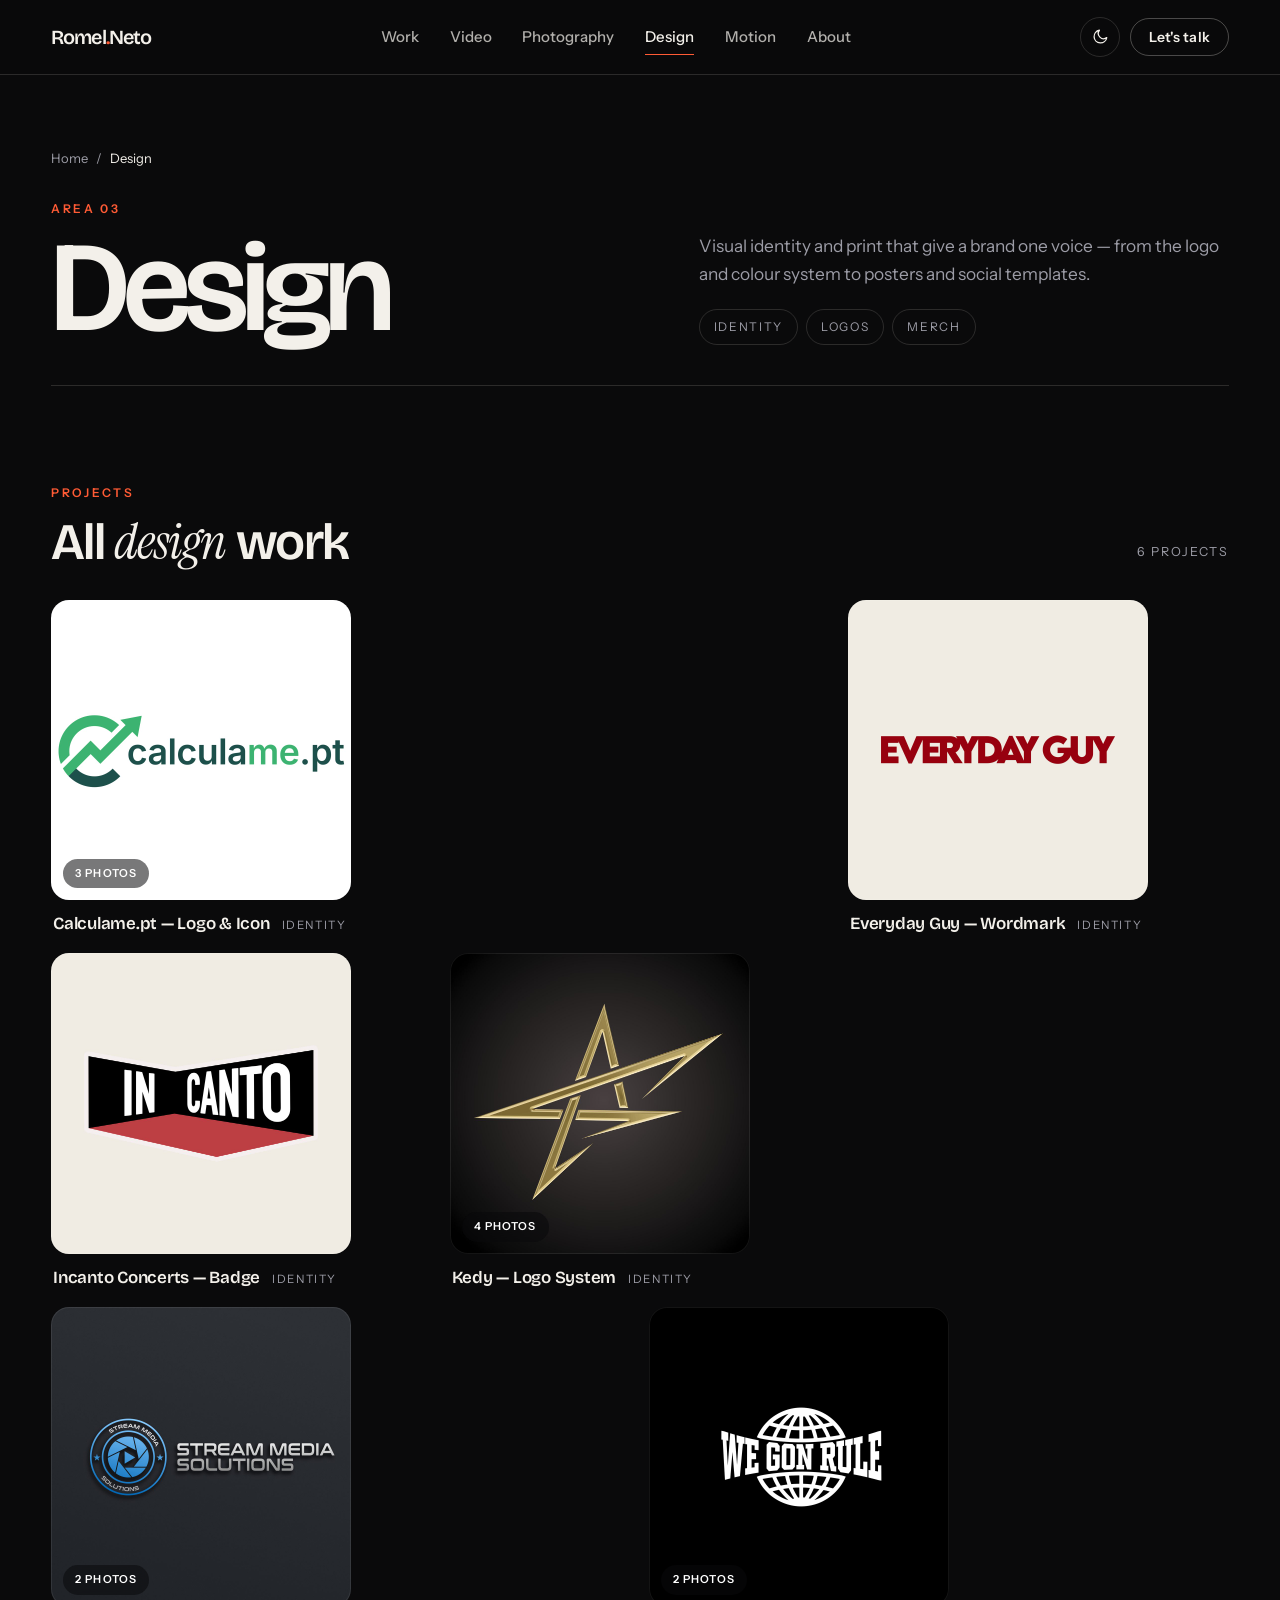
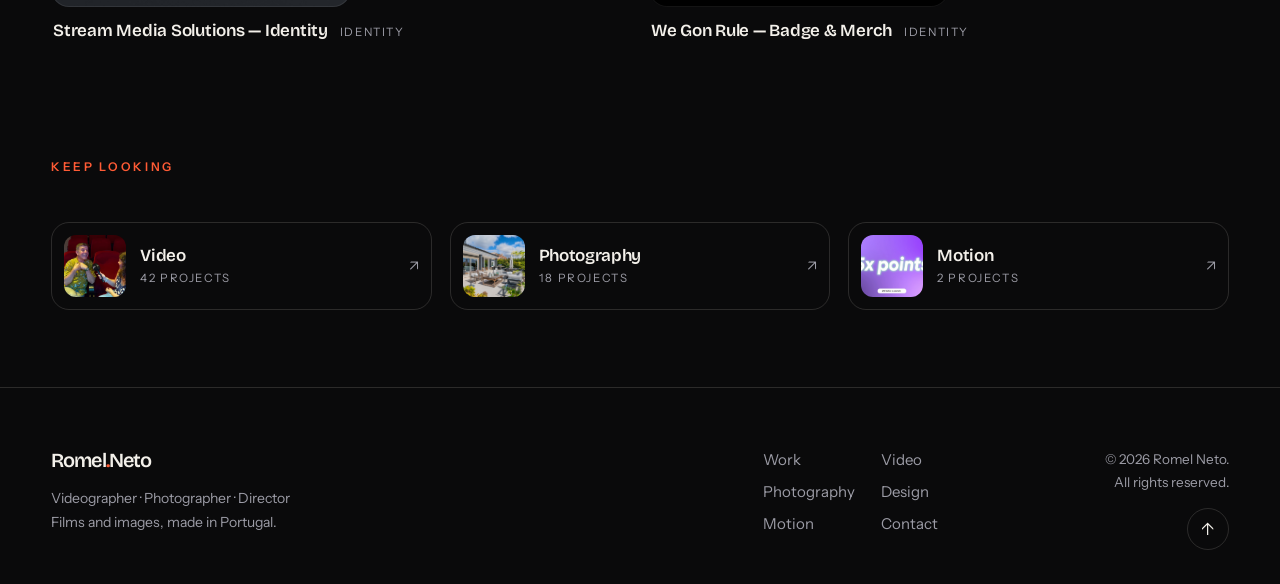
==== commit dd98dfd3: "Lead the home page with real estate videos and photos, refresh area covers Featured order now altern" ====
--- a/design.html
+++ b/design.html
@@ -14,7 +14,7 @@
 <link rel="preconnect" href="https://fonts.googleapis.com">
 <link rel="preconnect" href="https://fonts.gstatic.com" crossorigin>
 <link rel="stylesheet" href="https://fonts.googleapis.com/css2?family=Bricolage+Grotesque:opsz,wght@12..96,400;12..96,500;12..96,600;12..96,700&family=Instrument+Sans:ital,wght@0,400;0,500;0,600;1,400&family=Instrument+Serif:ital@0;1&display=swap">
-<link rel="stylesheet" href="assets/css/styles.css">
+<link rel="stylesheet" href="assets/css/styles.css?v=20261112c">
 </head>
 <body data-area="design">
 <a class="skip" href="#work">Skip to projects</a>
@@ -152,8 +152,8 @@
 
 <noscript><p class="noscript">This page uses JavaScript to display the gallery. Please enable it to see the work.</p></noscript>
 
-<script src="assets/js/projects.js" defer></script>
-<script src="assets/js/ui.js" defer></script>
-<script src="assets/js/area.js" defer></script>
+<script src="assets/js/projects.js?v=20261112c" defer></script>
+<script src="assets/js/ui.js?v=20261112c" defer></script>
+<script src="assets/js/area.js?v=20261112c" defer></script>
 </body>
 </html>
--- a/assets/css/styles.css
+++ b/assets/css/styles.css
@@ -1894,7 +1894,8 @@
 .shorts-wrap { margin-top: clamp(36px, 5vw, 64px); }
 .shorts-grid {
   display: grid;
-  grid-template-columns: repeat(auto-fill, minmax(168px, 1fr));
+  /* 4 columns on desktop: 16 shorts close in 4 full rows */
+  grid-template-columns: repeat(auto-fill, minmax(250px, 1fr));
   gap: var(--gap);
 }
 .shorts-grid .card {
@@ -1909,8 +1910,11 @@
 .shorts-grid .play-badge { width: 46px; height: 46px; }
 .shorts-grid .play-badge i { border-left-width: 11px; border-top-width: 7px; border-bottom-width: 7px; margin-left: 3px; }
 
-@media (min-width: 900px) {
-  .shorts-grid { grid-template-columns: repeat(auto-fill, minmax(190px, 1fr)); }
+@media (max-width: 900px) {
+  .shorts-grid { grid-template-columns: repeat(auto-fill, minmax(180px, 1fr)); }
+}
+@media (max-width: 560px) {
+  .shorts-grid { grid-template-columns: repeat(2, minmax(0, 1fr)); }
 }
 
 /* ---------- 15k. Local-file fallback for embeds ---------- */
@@ -1931,27 +1935,6 @@
 .embed-block p { color: rgba(255, 255, 255, .72); font-size: 14.5px; }
 .embed-block b { color: #fff; }
 
-/* ---------- 15l. Series strip (IN CANTO) ---------- */
-.series-wrap { margin-bottom: clamp(36px, 5vw, 56px); }
-.series-grid {
-  display: grid;
-  grid-template-columns: repeat(4, minmax(0, 1fr));
-  gap: var(--gap);
-}
-.series-grid .card {
-  grid-column: auto !important;
-  grid-row: auto !important;
-  max-width: none;
-}
-.series-grid .card-media { flex: none; aspect-ratio: 16 / 9; }
-.series-grid .card-title { font-size: 15px; }
-.series-grid .card-meta { font-size: 10.5px; }
-.series-grid .play-badge { width: 46px; height: 46px; }
-.series-grid .play-badge i { border-left-width: 11px; border-top-width: 7px; border-bottom-width: 7px; margin-left: 3px; }
-
-@media (max-width: 1080px) {
-  .series-grid { grid-template-columns: repeat(3, minmax(0, 1fr)); }
-}
-@media (max-width: 780px) {
-  .series-grid { grid-template-columns: repeat(2, minmax(0, 1fr)); }
-}
+/* the shorts block sits above the long-form grid */
+.shorts-wrap { margin-top: clamp(22px, 3vw, 36px); margin-bottom: clamp(36px, 5vw, 60px); }
+.films-wrap[hidden] { display: none; }
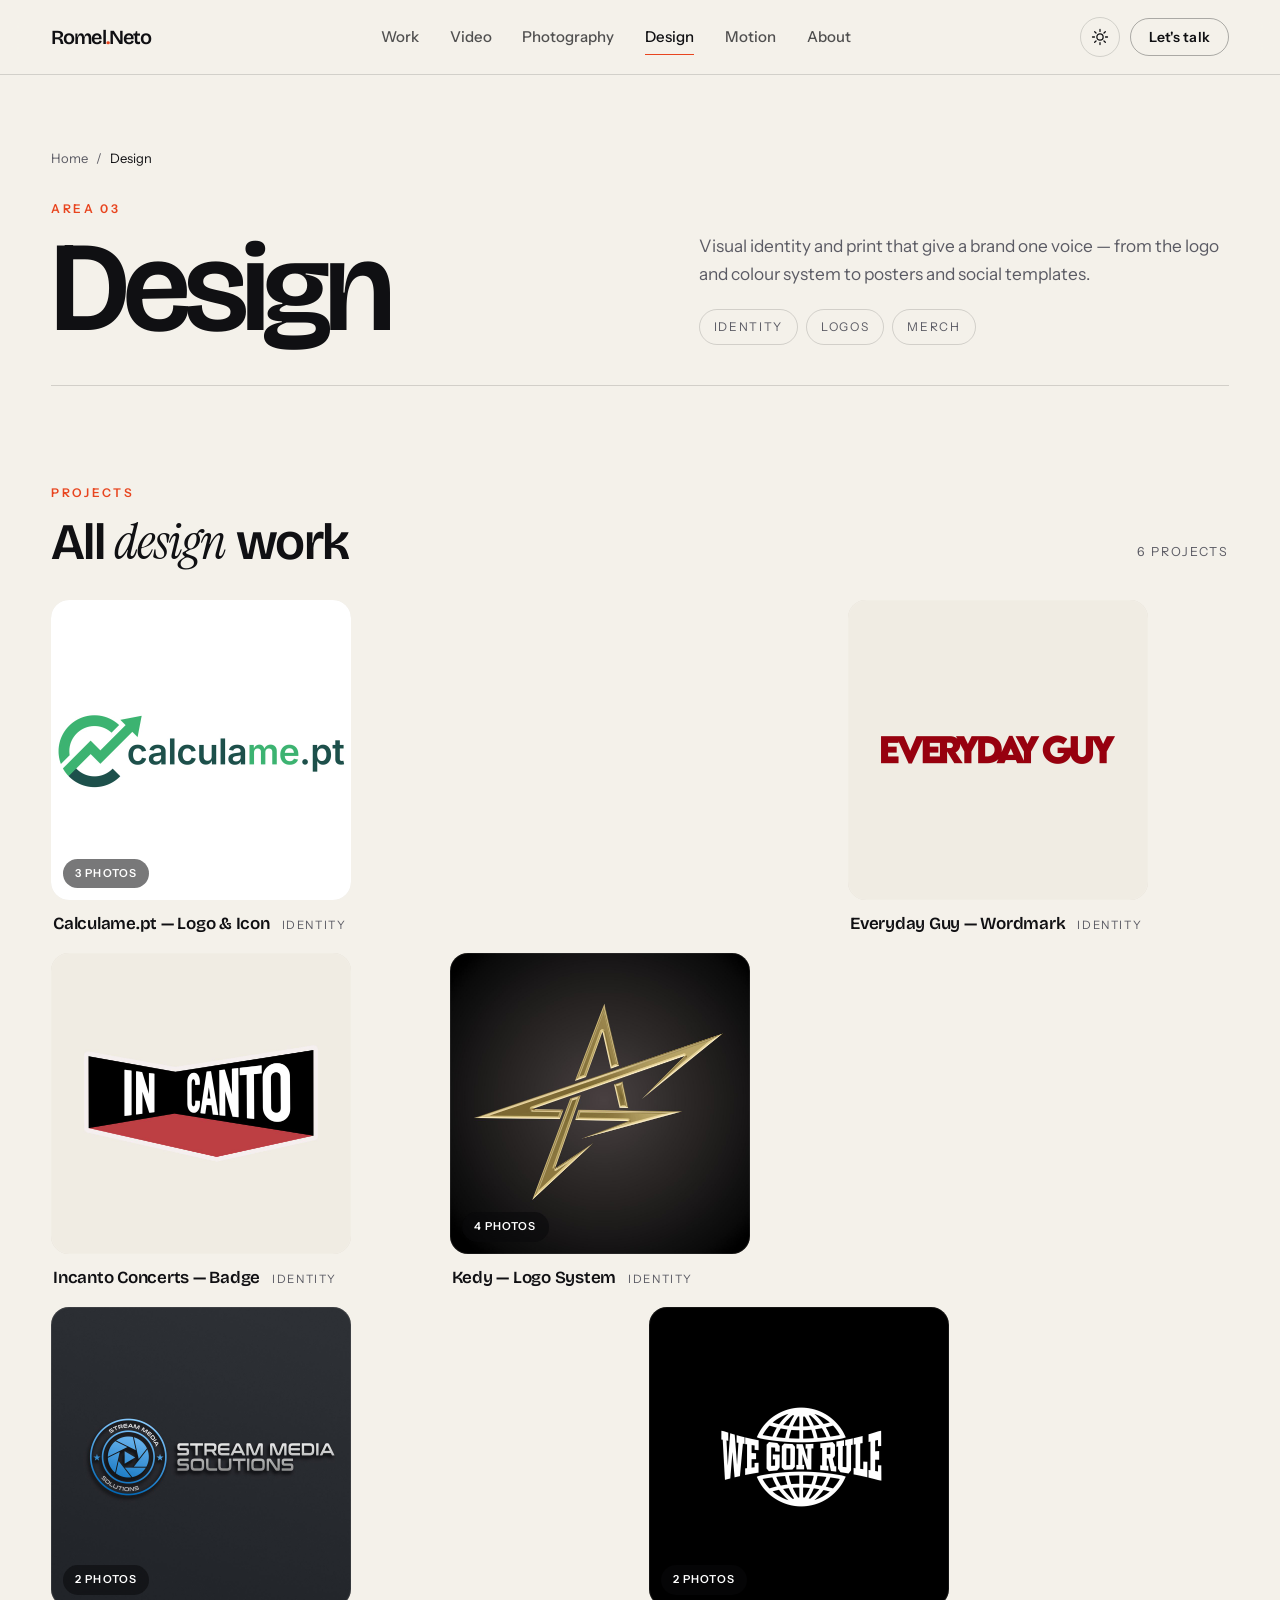
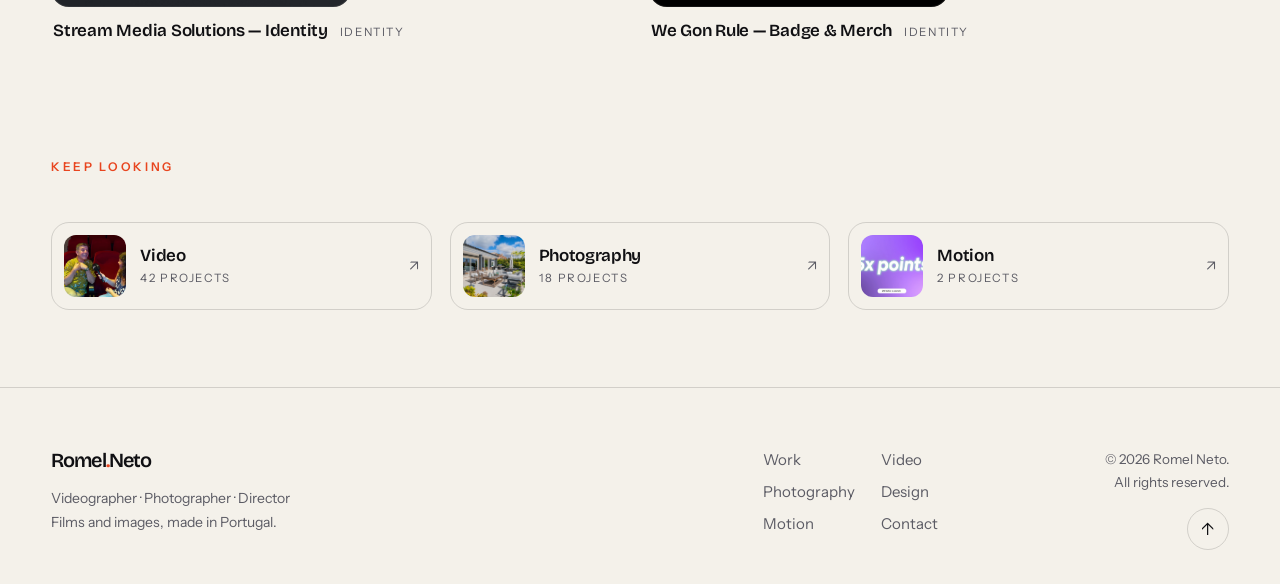
==== commit fe2fe6a0: "Default to the light theme and put the real contact details in The site opens light now: the theme a" ====
--- a/design.html
+++ b/design.html
@@ -1,11 +1,11 @@
 <!DOCTYPE html>
-<html lang="en" data-theme="dark">
+<html lang="en" data-theme="light">
 <head>
 <meta charset="utf-8">
 <meta name="viewport" content="width=device-width, initial-scale=1, viewport-fit=cover">
 <title>Design — Identity & print — Romel Neto</title>
 <meta name="description" content="Graphic design by Romel Neto: visual identity, posters and print that give a brand one consistent voice.">
-<meta name="theme-color" content="#0a0a0b">
+<meta name="theme-color" content="#f4f1ea">
 <meta property="og:type" content="website">
 <meta property="og:title" content="Design — Identity & print — Romel Neto">
 <meta property="og:description" content="Graphic design by Romel Neto: visual identity, posters and print that give a brand one consistent voice.">
@@ -14,7 +14,7 @@
 <link rel="preconnect" href="https://fonts.googleapis.com">
 <link rel="preconnect" href="https://fonts.gstatic.com" crossorigin>
 <link rel="stylesheet" href="https://fonts.googleapis.com/css2?family=Bricolage+Grotesque:opsz,wght@12..96,400;12..96,500;12..96,600;12..96,700&family=Instrument+Sans:ital,wght@0,400;0,500;0,600;1,400&family=Instrument+Serif:ital@0;1&display=swap">
-<link rel="stylesheet" href="assets/css/styles.css?v=20261112c">
+<link rel="stylesheet" href="assets/css/styles.css?v=20261112d">
 </head>
 <body data-area="design">
 <a class="skip" href="#work">Skip to projects</a>
@@ -33,7 +33,7 @@
     </nav>
 
     <div class="head-actions">
-      <button class="icon-btn" id="themeBtn" type="button" aria-label="Switch to light theme">
+      <button class="icon-btn" id="themeBtn" type="button" aria-label="Switch to dark theme">
         <svg class="i-moon" viewBox="0 0 24 24" aria-hidden="true"><path d="M21 12.8A8.5 8.5 0 1 1 11.2 3a7 7 0 0 0 9.8 9.8Z"/></svg>
         <svg class="i-sun" viewBox="0 0 24 24" aria-hidden="true"><circle cx="12" cy="12" r="4.2"/><path d="M12 2v2.6M12 19.4V22M2 12h2.6M19.4 12H22M4.9 4.9l1.8 1.8M17.3 17.3l1.8 1.8M19.1 4.9l-1.8 1.8M6.7 17.3l-1.8 1.8"/></svg>
       </button>
@@ -52,7 +52,7 @@
     <a href="motion.html">Motion</a>
     <a href="index.html#about">About</a>
     <a href="index.html#contact">Contact</a>
-    <a class="mobile-mail" href="mailto:hello@romelneto.com">hello@romelneto.com</a>
+    <a class="mobile-mail" href="mailto:netoromel@gmail.com">netoromel@gmail.com</a>
   </div>
 </header>
 
@@ -152,8 +152,8 @@
 
 <noscript><p class="noscript">This page uses JavaScript to display the gallery. Please enable it to see the work.</p></noscript>
 
-<script src="assets/js/projects.js?v=20261112c" defer></script>
-<script src="assets/js/ui.js?v=20261112c" defer></script>
-<script src="assets/js/area.js?v=20261112c" defer></script>
+<script src="assets/js/projects.js?v=20261112d" defer></script>
+<script src="assets/js/ui.js?v=20261112d" defer></script>
+<script src="assets/js/area.js?v=20261112d" defer></script>
 </body>
 </html>
--- a/assets/css/styles.css
+++ b/assets/css/styles.css
@@ -216,6 +216,13 @@
   backdrop-filter: blur(14px) saturate(1.2);
   border-bottom-color: var(--line);
 }
+/* Home only: the hero is media on a dark scrim, so the header keeps light ink until it scrolls */
+.head--on-dark:not(.is-scrolled) {
+  --text: #f3f0ea;
+  --line: rgba(243, 240, 234, .3);
+  --line-strong: rgba(243, 240, 234, .5);
+  color: var(--text);
+}
 .head-inner {
   display: flex;
   align-items: center;
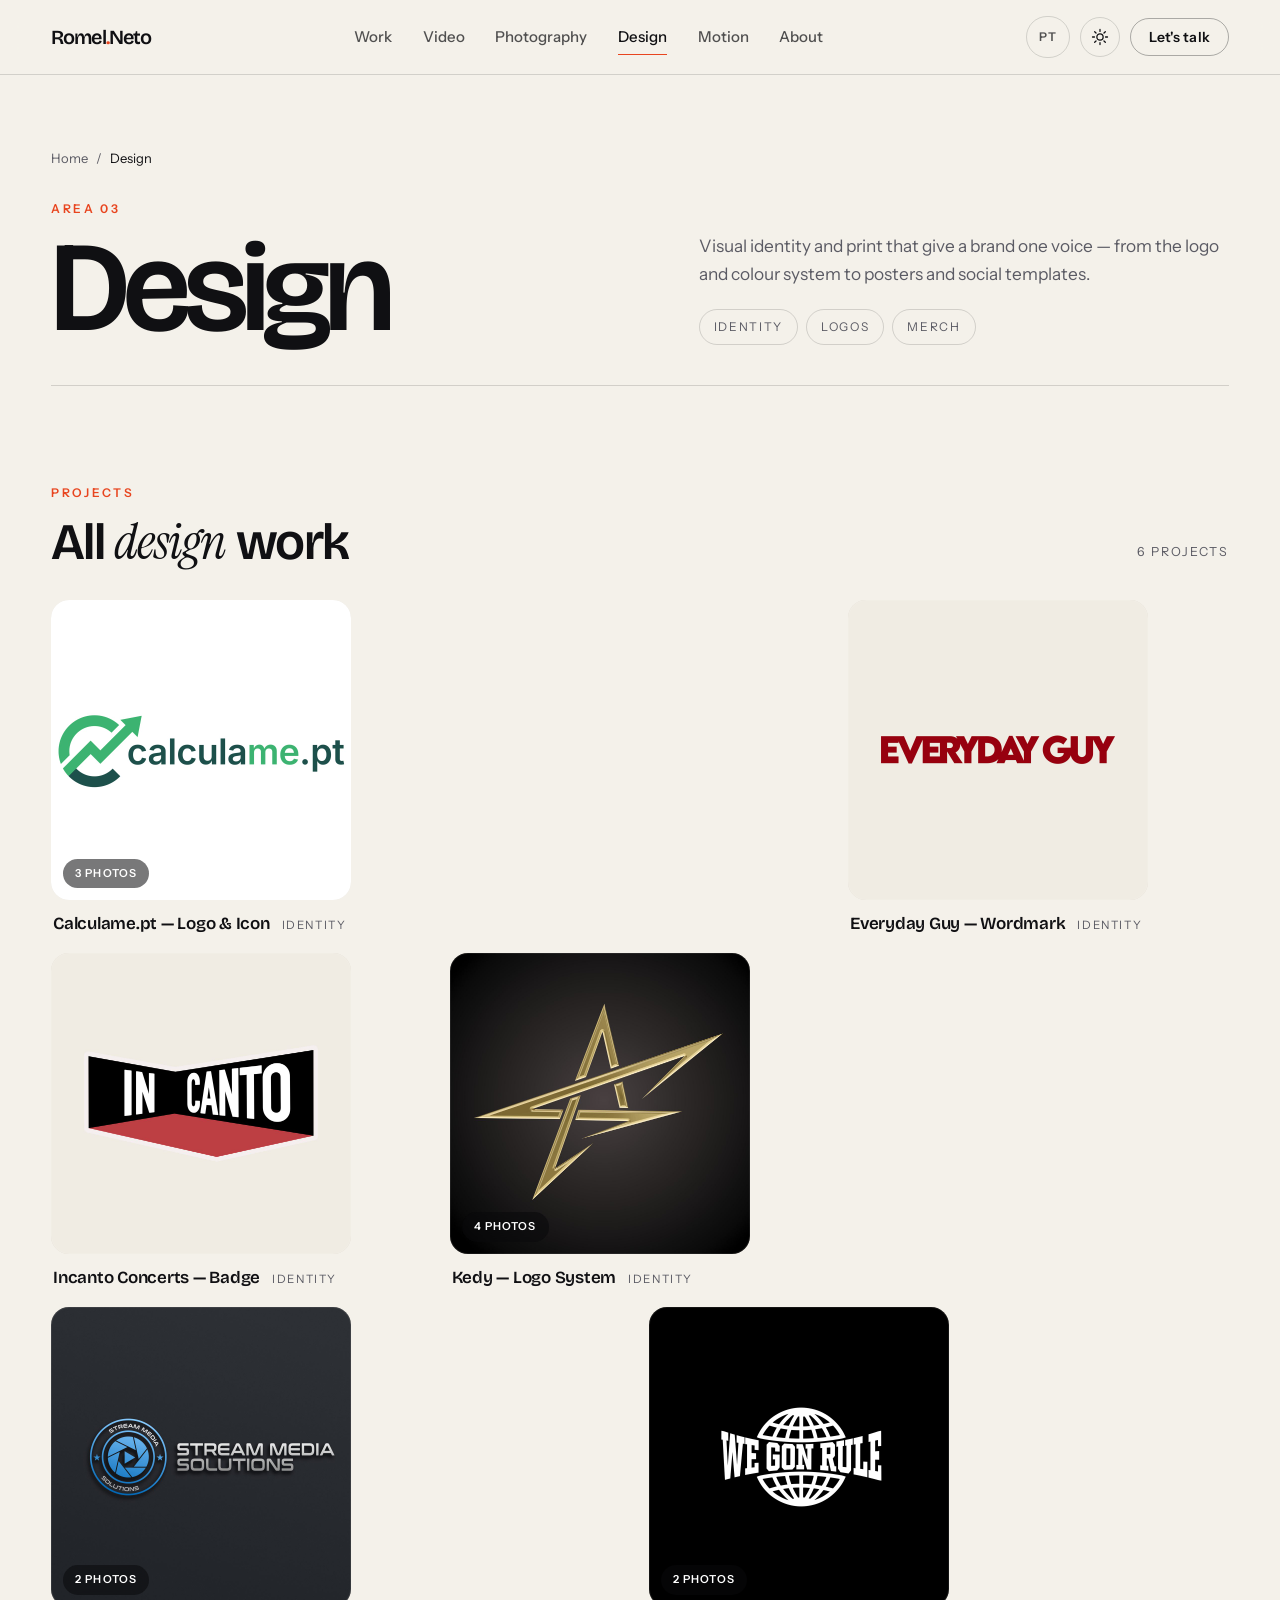
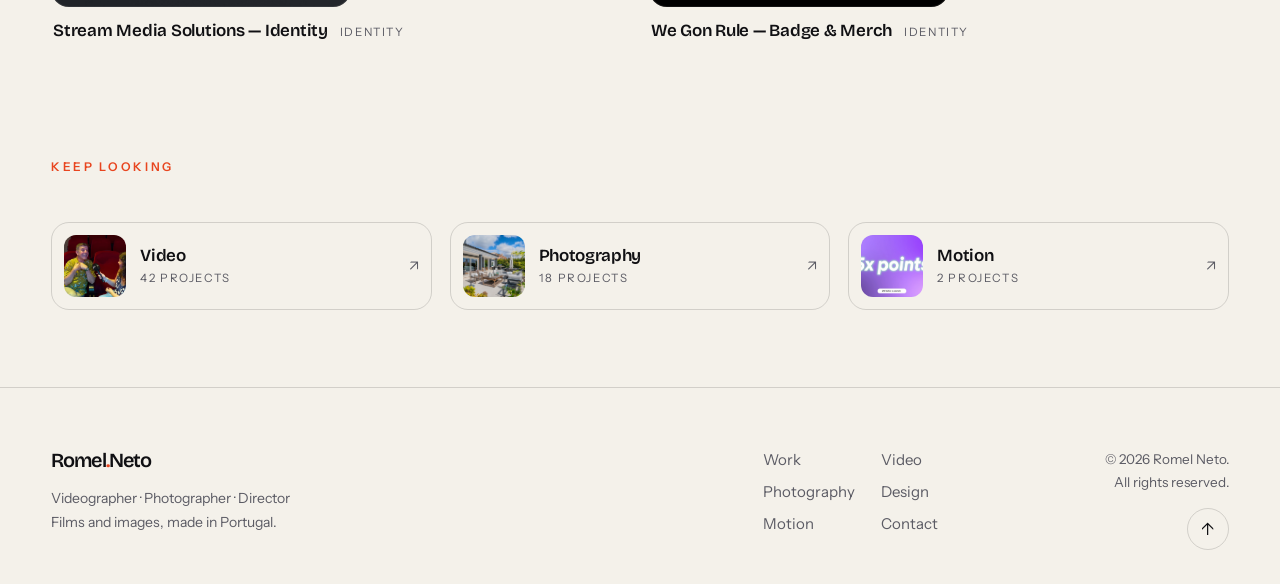
==== commit c3112fb9: "Add a Portuguese version of every page /pt/ holds Portuguese copies of the five pages, with a PT/EN " ====
--- a/design.html
+++ b/design.html
@@ -14,7 +14,9 @@
 <link rel="preconnect" href="https://fonts.googleapis.com">
 <link rel="preconnect" href="https://fonts.gstatic.com" crossorigin>
 <link rel="stylesheet" href="https://fonts.googleapis.com/css2?family=Bricolage+Grotesque:opsz,wght@12..96,400;12..96,500;12..96,600;12..96,700&family=Instrument+Sans:ital,wght@0,400;0,500;0,600;1,400&family=Instrument+Serif:ital@0;1&display=swap">
-<link rel="stylesheet" href="assets/css/styles.css?v=20261112d">
+<link rel="alternate" hreflang="en" href="https://portfolio-website.netoromel.workers.dev/design.html">
+<link rel="alternate" hreflang="pt" href="https://portfolio-website.netoromel.workers.dev/pt/design.html">
+<link rel="stylesheet" href="assets/css/styles.css?v=20261112e">
 </head>
 <body data-area="design">
 <a class="skip" href="#work">Skip to projects</a>
@@ -33,6 +35,7 @@
     </nav>
 
     <div class="head-actions">
+      <a class="lang-switch" href="pt/design.html" hreflang="pt" lang="pt" aria-label="Ver em português">PT</a>
       <button class="icon-btn" id="themeBtn" type="button" aria-label="Switch to dark theme">
         <svg class="i-moon" viewBox="0 0 24 24" aria-hidden="true"><path d="M21 12.8A8.5 8.5 0 1 1 11.2 3a7 7 0 0 0 9.8 9.8Z"/></svg>
         <svg class="i-sun" viewBox="0 0 24 24" aria-hidden="true"><circle cx="12" cy="12" r="4.2"/><path d="M12 2v2.6M12 19.4V22M2 12h2.6M19.4 12H22M4.9 4.9l1.8 1.8M17.3 17.3l1.8 1.8M19.1 4.9l-1.8 1.8M6.7 17.3l-1.8 1.8"/></svg>
@@ -152,8 +155,8 @@
 
 <noscript><p class="noscript">This page uses JavaScript to display the gallery. Please enable it to see the work.</p></noscript>
 
-<script src="assets/js/projects.js?v=20261112d" defer></script>
-<script src="assets/js/ui.js?v=20261112d" defer></script>
-<script src="assets/js/area.js?v=20261112d" defer></script>
+<script src="assets/js/projects.js?v=20261112e" defer></script>
+<script src="assets/js/ui.js?v=20261112e" defer></script>
+<script src="assets/js/area.js?v=20261112e" defer></script>
 </body>
 </html>
--- a/assets/css/styles.css
+++ b/assets/css/styles.css
@@ -853,18 +853,24 @@
 }
 .direct-item:hover b { color: var(--accent); }
 
-.socials { display: flex; flex-wrap: wrap; gap: 8px; }
-.socials a {
-  display: inline-block;
-  padding: 9px 16px;
+.lang-switch {
+  display: inline-flex;
+  align-items: center;
+  justify-content: center;
+  min-width: 42px;
+  height: 42px;
+  padding: 0 12px;
   border: 1px solid var(--line);
   border-radius: 999px;
-  font-size: 13.5px;
-  font-weight: 500;
+  font-size: 12px;
+  font-weight: 600;
+  letter-spacing: .1em;
+  text-transform: uppercase;
   text-decoration: none;
-  transition: border-color .25s, color .25s, background-color .25s;
-}
-.socials a:hover { border-color: var(--text); }
+  color: color-mix(in srgb, var(--text) 72%, transparent);
+  transition: border-color .25s, color .25s;
+}
+.lang-switch:hover { border-color: var(--line-strong); color: var(--text); }
 
 .form { display: grid; gap: 14px; align-content: start; }
 .field { display: grid; gap: 7px; }
